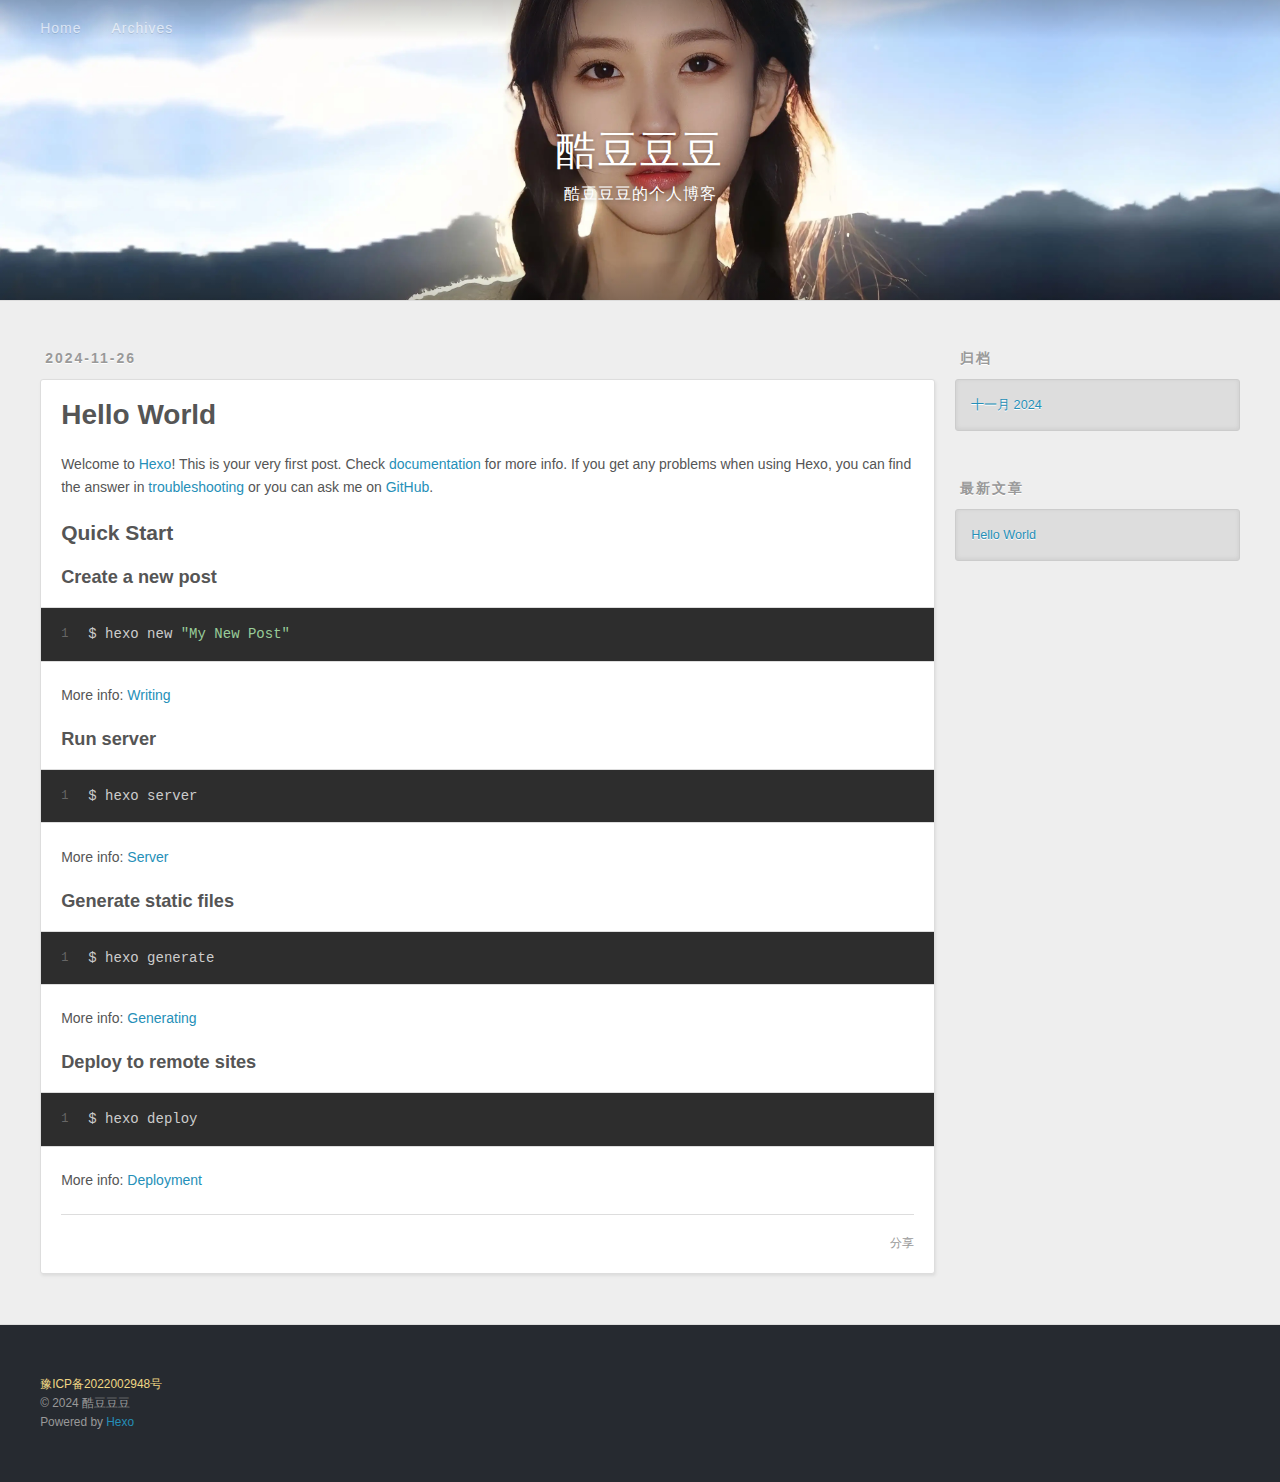
==== index.html @ 433f9821 "Site updated: 2024-12-02 18:17:46" ====
<!DOCTYPE html>
<html>
<head>
  <meta charset="utf-8">
  
  
  <title>酷豆豆豆</title>
  <meta name="viewport" content="width=device-width, initial-scale=1, shrink-to-fit=no">
  <meta name="description" content="后端、大模型、测试、运维 | leo， Back-end engineer &amp; LLM Lover | 这里是酷豆豆豆的个人博客，君子之交淡如水。">
<meta property="og:type" content="website">
<meta property="og:title" content="酷豆豆豆">
<meta property="og:url" content="https://wudileo.github.io/index.html">
<meta property="og:site_name" content="酷豆豆豆">
<meta property="og:description" content="后端、大模型、测试、运维 | leo， Back-end engineer &amp; LLM Lover | 这里是酷豆豆豆的个人博客，君子之交淡如水。">
<meta property="og:locale" content="zh_CN">
<meta property="article:author" content="酷豆豆豆">
<meta property="article:tag" content="酷豆豆豆, 酷豆豆豆的博客">
<meta name="twitter:card" content="summary">
  
    <link rel="alternate" href="/atom.xml" title="酷豆豆豆" type="application/atom+xml">
  
  
    <link rel="shortcut icon" href="/favicon.png">
  
  
  
<link rel="stylesheet" href="/css/style.css">

  
    
<link rel="stylesheet" href="/fancybox/jquery.fancybox.min.css">

  
  
<meta name="generator" content="Hexo 7.3.0"></head>

<body>
  <div id="container">
    <div id="wrap">
      <header id="header">
  <div id="banner"></div>
  <div id="header-outer" class="outer">
    <div id="header-title" class="inner">
      <h1 id="logo-wrap">
        <a href="/" id="logo">酷豆豆豆</a>
      </h1>
      
        <h2 id="subtitle-wrap">
          <a href="/" id="subtitle">酷豆豆豆的个人博客</a>
        </h2>
      
    </div>
    <div id="header-inner" class="inner">
      <nav id="main-nav">
        <a id="main-nav-toggle" class="nav-icon"><span class="fa fa-bars"></span></a>
        
          <a class="main-nav-link" href="/">Home</a>
        
          <a class="main-nav-link" href="/archives">Archives</a>
        
      </nav>
      <nav id="sub-nav">
        
        
          <a class="nav-icon" href="/atom.xml" title="RSS 订阅"><span class="fa fa-rss"></span></a>
        
        <a class="nav-icon nav-search-btn" title="搜索"><span class="fa fa-search"></span></a>
      </nav>
      <div id="search-form-wrap">
        <form action="//google.com/search" method="get" accept-charset="UTF-8" class="search-form"><input type="search" name="q" class="search-form-input" placeholder="搜索"><button type="submit" class="search-form-submit">&#xF002;</button><input type="hidden" name="sitesearch" value="https://wudileo.github.io"></form>
      </div>
    </div>
  </div>
</header>

      <div class="outer">
        <section id="main">
  
    <article id="post-hello-world" class="h-entry article article-type-post" itemprop="blogPost" itemscope itemtype="https://schema.org/BlogPosting">
  <div class="article-meta">
    <a href="/2024/11/26/hello-world/" class="article-date">
  <time class="dt-published" datetime="2024-11-26T08:23:19.270Z" itemprop="datePublished">2024-11-26</time>
</a>
    
  </div>
  <div class="article-inner">
    
    
      <header class="article-header">
        
  
    <h1 itemprop="name">
      <a class="p-name article-title" href="/2024/11/26/hello-world/">Hello World</a>
    </h1>
  

      </header>
    
    <div class="e-content article-entry" itemprop="articleBody">
      
        <p>Welcome to <a target="_blank" rel="noopener" href="https://hexo.io/">Hexo</a>! This is your very first post. Check <a target="_blank" rel="noopener" href="https://hexo.io/docs/">documentation</a> for more info. If you get any problems when using Hexo, you can find the answer in <a target="_blank" rel="noopener" href="https://hexo.io/docs/troubleshooting.html">troubleshooting</a> or you can ask me on <a target="_blank" rel="noopener" href="https://github.com/hexojs/hexo/issues">GitHub</a>.</p>
<h2 id="Quick-Start"><a href="#Quick-Start" class="headerlink" title="Quick Start"></a>Quick Start</h2><h3 id="Create-a-new-post"><a href="#Create-a-new-post" class="headerlink" title="Create a new post"></a>Create a new post</h3><figure class="highlight bash"><table><tr><td class="gutter"><pre><span class="line">1</span><br></pre></td><td class="code"><pre><span class="line">$ hexo new <span class="string">&quot;My New Post&quot;</span></span><br></pre></td></tr></table></figure>

<p>More info: <a target="_blank" rel="noopener" href="https://hexo.io/docs/writing.html">Writing</a></p>
<h3 id="Run-server"><a href="#Run-server" class="headerlink" title="Run server"></a>Run server</h3><figure class="highlight bash"><table><tr><td class="gutter"><pre><span class="line">1</span><br></pre></td><td class="code"><pre><span class="line">$ hexo server</span><br></pre></td></tr></table></figure>

<p>More info: <a target="_blank" rel="noopener" href="https://hexo.io/docs/server.html">Server</a></p>
<h3 id="Generate-static-files"><a href="#Generate-static-files" class="headerlink" title="Generate static files"></a>Generate static files</h3><figure class="highlight bash"><table><tr><td class="gutter"><pre><span class="line">1</span><br></pre></td><td class="code"><pre><span class="line">$ hexo generate</span><br></pre></td></tr></table></figure>

<p>More info: <a target="_blank" rel="noopener" href="https://hexo.io/docs/generating.html">Generating</a></p>
<h3 id="Deploy-to-remote-sites"><a href="#Deploy-to-remote-sites" class="headerlink" title="Deploy to remote sites"></a>Deploy to remote sites</h3><figure class="highlight bash"><table><tr><td class="gutter"><pre><span class="line">1</span><br></pre></td><td class="code"><pre><span class="line">$ hexo deploy</span><br></pre></td></tr></table></figure>

<p>More info: <a target="_blank" rel="noopener" href="https://hexo.io/docs/one-command-deployment.html">Deployment</a></p>

      
    </div>
    <footer class="article-footer">
      <a data-url="https://wudileo.github.io/2024/11/26/hello-world/" data-id="cm46vmr7z00002tjm0dd9ccgv" data-title="Hello World" class="article-share-link"><span class="fa fa-share">分享</span></a>
      
      
      
    </footer>
  </div>
  
</article>



  


</section>
        
          <aside id="sidebar">
  
    

  
    

  
    
  
    
  <div class="widget-wrap">
    <h3 class="widget-title">归档</h3>
    <div class="widget">
      <ul class="archive-list"><li class="archive-list-item"><a class="archive-list-link" href="/archives/2024/11/">十一月 2024</a></li></ul>
    </div>
  </div>


  
    
  <div class="widget-wrap">
    <h3 class="widget-title">最新文章</h3>
    <div class="widget">
      <ul>
        
          <li>
            <a href="/2024/11/26/hello-world/">Hello World</a>
          </li>
        
      </ul>
    </div>
  </div>

  
</aside>
        
      </div>
      <footer id="footer">
  
  <div class="outer">
    <div id="footer-info" class="inner">
      
        <a href="http://beian.miit.gov.cn/"  style="color:#f0d784" target="_blank">豫ICP备2022002948号</a><br>
      
      &copy; 2024 酷豆豆豆<br>
      Powered by <a href="https://hexo.io/" target="_blank">Hexo</a>
    </div>
  </div>
</footer>

    </div>
    <nav id="mobile-nav">
  
    <a href="/" class="mobile-nav-link">Home</a>
  
    <a href="/archives" class="mobile-nav-link">Archives</a>
  
</nav>
    


<script src="/js/jquery-3.6.4.min.js"></script>



  
<script src="/fancybox/jquery.fancybox.min.js"></script>




<script src="/js/script.js"></script>





  </div>
</body>
</html>
---- css/style.css ----
body {
  width: 100%;
}
body:before,
body:after {
  content: "";
  display: table;
}
body:after {
  clear: both;
}
html,
body,
div,
span,
applet,
object,
iframe,
h1,
h2,
h3,
h4,
h5,
h6,
p,
blockquote,
pre,
a,
abbr,
acronym,
address,
big,
cite,
code,
del,
dfn,
em,
img,
ins,
kbd,
q,
s,
samp,
small,
strike,
strong,
sub,
sup,
tt,
var,
dl,
dt,
dd,
ol,
ul,
li,
fieldset,
form,
label,
legend,
table,
caption,
tbody,
tfoot,
thead,
tr,
th,
td {
  margin: 0;
  padding: 0;
  border: 0;
  outline: 0;
  font-weight: inherit;
  font-style: inherit;
  font-family: inherit;
  font-size: 100%;
  vertical-align: baseline;
}
body {
  line-height: 1;
  color: #000;
  background: #fff;
}
ol,
ul {
  list-style: none;
}
table {
  border-collapse: separate;
  border-spacing: 0;
  vertical-align: middle;
}
caption,
th,
td {
  text-align: left;
  font-weight: normal;
  vertical-align: middle;
}
a img {
  border: none;
}
input,
button {
  margin: 0;
  padding: 0;
}
input::-moz-focus-inner,
button::-moz-focus-inner {
  border: 0;
  padding: 0;
}
html,
body,
#container {
  height: 100%;
}
body {
  background: #eee;
  font: 14px -apple-system, BlinkMacSystemFont, "Segoe UI", "Roboto", "Oxygen", "Ubuntu", "Cantarell", "Fira Sans", "Droid Sans", "Helvetica Neue", sans-serif;
  -webkit-text-size-adjust: 100%;
}
.outer {
  max-width: 1220px;
  margin: 0 auto;
  padding: 0 20px;
}
.outer:before,
.outer:after {
  content: "";
  display: table;
}
.outer:after {
  clear: both;
}
.inner {
  display: inline;
  float: left;
  width: 98.33333333333333%;
  margin: 0 0.833333333333333%;
}
.left,
.alignleft {
  float: left;
}
.right,
.alignright {
  float: right;
}
.clear {
  clear: both;
}
#container {
  position: relative;
}
.mobile-nav-on {
  overflow: hidden;
}
#wrap {
  height: 100%;
  width: 100%;
  position: absolute;
  top: 0;
  left: 0;
  -webkit-transition: 0.2s ease-out;
  -moz-transition: 0.2s ease-out;
  -ms-transition: 0.2s ease-out;
  transition: 0.2s ease-out;
  z-index: 1;
  background: #eee;
}
.mobile-nav-on #wrap {
  left: 280px;
}
@media screen and (min-width: 768px) {
  #main {
    display: inline;
    float: left;
    width: 73.33333333333333%;
    margin: 0 0.833333333333333%;
  }
}
.article-date,
.article-category-link,
.archive-year,
.widget-title {
  text-decoration: none;
  text-transform: uppercase;
  letter-spacing: 2px;
  color: #999;
  margin-bottom: 1em;
  margin-left: 5px;
  line-height: 1em;
  text-shadow: 0 1px #fff;
  font-weight: bold;
}
.article-inner,
.archive-article-inner {
  background: #fff;
  -webkit-box-shadow: 1px 2px 3px #ddd;
  box-shadow: 1px 2px 3px #ddd;
  border: 1px solid #ddd;
  border-radius: 3px;
}
.article-entry h1,
.widget h1 {
  font-size: 2em;
}
.article-entry h2,
.widget h2 {
  font-size: 1.5em;
}
.article-entry h3,
.widget h3 {
  font-size: 1.3em;
}
.article-entry h4,
.widget h4 {
  font-size: 1.2em;
}
.article-entry h5,
.widget h5 {
  font-size: 1em;
}
.article-entry h6,
.widget h6 {
  font-size: 1em;
  color: #999;
}
.article-entry hr,
.widget hr {
  border: 1px dashed #ddd;
}
.article-entry strong,
.widget strong {
  font-weight: bold;
}
.article-entry em,
.widget em,
.article-entry cite,
.widget cite {
  font-style: italic;
}
.article-entry sup,
.widget sup,
.article-entry sub,
.widget sub {
  font-size: 0.75em;
  line-height: 0;
  position: relative;
  vertical-align: baseline;
}
.article-entry sup,
.widget sup {
  top: -0.5em;
}
.article-entry sub,
.widget sub {
  bottom: -0.2em;
}
.article-entry small,
.widget small {
  font-size: 0.85em;
}
.article-entry acronym,
.widget acronym,
.article-entry abbr,
.widget abbr {
  border-bottom: 1px dotted;
}
.article-entry ul,
.widget ul,
.article-entry ol,
.widget ol,
.article-entry dl,
.widget dl {
  margin: 0 20px;
  line-height: 1.6em;
}
.article-entry ul ul,
.widget ul ul,
.article-entry ol ul,
.widget ol ul,
.article-entry ul ol,
.widget ul ol,
.article-entry ol ol,
.widget ol ol {
  margin-top: 0;
  margin-bottom: 0;
}
.article-entry ul,
.widget ul {
  list-style: disc;
}
.article-entry ol,
.widget ol {
  list-style: decimal;
}
.article-entry dt,
.widget dt {
  font-weight: bold;
}
#header {
  height: 300px;
  position: relative;
  border-bottom: 1px solid #ddd;
}
#header:before,
#header:after {
  content: "";
  position: absolute;
  left: 0;
  right: 0;
  height: 40px;
}
#header:before {
  top: 0;
  background: -webkit-linear-gradient(rgba(0,0,0,0.2), transparent);
  background: -moz-linear-gradient(rgba(0,0,0,0.2), transparent);
  background: -ms-linear-gradient(rgba(0,0,0,0.2), transparent);
  background: linear-gradient(rgba(0,0,0,0.2), transparent);
}
#header:after {
  bottom: 0;
  background: -webkit-linear-gradient(transparent, rgba(0,0,0,0.2));
  background: -moz-linear-gradient(transparent, rgba(0,0,0,0.2));
  background: -ms-linear-gradient(transparent, rgba(0,0,0,0.2));
  background: linear-gradient(transparent, rgba(0,0,0,0.2));
}
#header-outer {
  height: 100%;
  position: relative;
}
#header-inner {
  position: relative;
  overflow: hidden;
}
#banner {
  position: absolute;
  top: 0;
  left: 0;
  width: 100%;
  height: 100%;
  background: url("/assets/images/banner.webp") center #000;
  background-size: cover;
  z-index: -1;
}
#header-title {
  text-align: center;
  height: 40px;
  position: absolute;
  top: 50%;
  left: 0;
  margin-top: -20px;
}
#logo,
#subtitle {
  text-decoration: none;
  color: #fff;
  font-weight: 300;
  text-shadow: 0 1px 4px rgba(0,0,0,0.3);
}
#logo {
  font-size: 40px;
  line-height: 40px;
  letter-spacing: 2px;
}
#subtitle {
  font-size: 16px;
  line-height: 16px;
  letter-spacing: 1px;
}
#subtitle-wrap {
  margin-top: 16px;
}
#main-nav {
  float: left;
  margin-left: -15px;
}
.nav-icon,
.main-nav-link {
  float: left;
  color: #fff;
  opacity: 0.6;
  text-decoration: none;
  text-shadow: 0 1px rgba(0,0,0,0.2);
  -webkit-transition: opacity 0.2s;
  -moz-transition: opacity 0.2s;
  -ms-transition: opacity 0.2s;
  transition: opacity 0.2s;
  display: block;
  padding: 20px 15px;
}
.nav-icon:hover,
.main-nav-link:hover {
  opacity: 1;
}
.nav-icon {
  text-align: center;
  font-size: 14px;
  width: 14px;
  height: 14px;
  padding: 20px 15px;
  position: relative;
  cursor: pointer;
}
.main-nav-link {
  font-weight: 300;
  letter-spacing: 1px;
}
@media screen and (max-width: 479px) {
  .main-nav-link {
    display: none;
  }
}
#main-nav-toggle {
  display: none;
}
@media screen and (max-width: 479px) {
  #main-nav-toggle {
    display: block;
  }
}
#sub-nav {
  float: right;
  margin-right: -15px;
}
#search-form-wrap {
  position: absolute;
  top: 15px;
  width: 150px;
  height: 30px;
  right: -150px;
  opacity: 0;
  -webkit-transition: 0.2s ease-out;
  -moz-transition: 0.2s ease-out;
  -ms-transition: 0.2s ease-out;
  transition: 0.2s ease-out;
}
#search-form-wrap.on {
  opacity: 1;
  right: 0;
}
@media screen and (max-width: 479px) {
  #search-form-wrap {
    width: 100%;
    right: -100%;
  }
}
.search-form {
  position: absolute;
  top: 0;
  left: 0;
  right: 0;
  background: #fff;
  padding: 5px 15px;
  border-radius: 15px;
  -webkit-box-shadow: 0 0 10px rgba(0,0,0,0.3);
  box-shadow: 0 0 10px rgba(0,0,0,0.3);
}
.search-form-input {
  border: none;
  background: none;
  color: #555;
  width: 100%;
  font: 13px -apple-system, BlinkMacSystemFont, "Segoe UI", "Roboto", "Oxygen", "Ubuntu", "Cantarell", "Fira Sans", "Droid Sans", "Helvetica Neue", sans-serif;
  outline: none;
}
.search-form-input::-webkit-search-results-decoration,
.search-form-input::-webkit-search-cancel-button {
  -webkit-appearance: none;
}
.search-form-submit {
  position: absolute;
  top: 50%;
  right: 10px;
  margin-top: -7px;
  font: 13px ForkAwesome;
  border: none;
  background: none;
  color: #bbb;
  cursor: pointer;
}
.search-form-submit:hover,
.search-form-submit:focus {
  color: #777;
}
.article {
  margin: 50px 0;
}
.article-inner {
  overflow: hidden;
}
.article-meta:before,
.article-meta:after {
  content: "";
  display: table;
}
.article-meta:after {
  clear: both;
}
.article-date {
  float: left;
}
.article-category {
  float: left;
  line-height: 1em;
  color: #ccc;
  text-shadow: 0 1px #fff;
  margin-left: 8px;
}
.article-category:before {
  content: "\2022";
}
.article-category-link {
  margin: 0 12px 1em;
}
.article-header {
  padding: 20px 20px 0;
}
.article-title {
  text-decoration: none;
  font-size: 2em;
  font-weight: bold;
  color: #555;
  line-height: 1.1em;
  -webkit-transition: color 0.2s;
  -moz-transition: color 0.2s;
  -ms-transition: color 0.2s;
  transition: color 0.2s;
}
a.article-title:hover {
  color: #258fb8;
}
.article-entry {
  color: #555;
  padding: 0 20px;
}
.article-entry:before,
.article-entry:after {
  content: "";
  display: table;
}
.article-entry:after {
  clear: both;
}
.article-entry p,
.article-entry table {
  line-height: 1.6em;
  margin: 1.6em 0;
}
.article-entry h1,
.article-entry h2,
.article-entry h3,
.article-entry h4,
.article-entry h5,
.article-entry h6 {
  font-weight: bold;
}
.article-entry h1,
.article-entry h2,
.article-entry h3,
.article-entry h4,
.article-entry h5,
.article-entry h6 {
  line-height: 1.1em;
  margin: 1.1em 0;
}
.article-entry a {
  color: #258fb8;
  text-decoration: none;
}
.article-entry a:hover {
  text-decoration: underline;
}
.article-entry ul,
.article-entry ol,
.article-entry dl {
  margin-top: 1.6em;
  margin-bottom: 1.6em;
}
.article-entry img,
.article-entry video {
  max-width: 100%;
  height: auto;
  display: block;
  margin: auto;
}
.article-entry iframe {
  border: none;
}
.article-entry table {
  width: 100%;
  border-collapse: collapse;
  border-spacing: 0;
}
.article-entry th {
  font-weight: bold;
  border-bottom: 3px solid #ddd;
  padding-bottom: 0.5em;
}
.article-entry td {
  border-bottom: 1px solid #ddd;
  padding: 10px 0;
}
.article-entry blockquote {
  font-family: Georgia, "Times New Roman", serif;
  margin: 1.6em 20px;
  text-align: center;
}
.article-entry blockquote footer {
  font-size: 14px;
  margin: 1.6em 0;
  font-family: -apple-system, BlinkMacSystemFont, "Segoe UI", "Roboto", "Oxygen", "Ubuntu", "Cantarell", "Fira Sans", "Droid Sans", "Helvetica Neue", sans-serif;
}
.article-entry blockquote footer cite:before {
  content: "—";
  padding: 0 0.5em;
}
.article-entry .pullquote {
  text-align: left;
  width: 45%;
  margin: 0;
}
.article-entry .pullquote.left {
  margin-left: 0.5em;
  margin-right: 1em;
}
.article-entry .pullquote.right {
  margin-right: 0.5em;
  margin-left: 1em;
}
.article-entry .caption {
  color: #999;
  display: block;
  font-size: 0.9em;
  margin-top: 0.5em;
  position: relative;
  text-align: center;
}
.article-entry .video-container {
  position: relative;
  padding-top: 56.25%;
  height: 0;
  overflow: hidden;
}
.article-entry .video-container iframe,
.article-entry .video-container object,
.article-entry .video-container embed {
  position: absolute;
  top: 0;
  left: 0;
  width: 100%;
  height: 100%;
  margin-top: 0;
}
.article-more-link a {
  display: inline-block;
  line-height: 1em;
  padding: 6px 15px;
  border-radius: 15px;
  background: #eee;
  color: #999;
  text-shadow: 0 1px #fff;
  text-decoration: none;
}
.article-more-link a:hover {
  background: #258fb8;
  color: #fff;
  text-decoration: none;
  text-shadow: 0 1px #1e7293;
}
.article-footer {
  font-size: 0.85em;
  line-height: 1.6em;
  border-top: 1px solid #ddd;
  padding-top: 1.6em;
  margin: 0 20px 20px;
}
.article-footer:before,
.article-footer:after {
  content: "";
  display: table;
}
.article-footer:after {
  clear: both;
}
.article-footer a {
  color: #999;
  text-decoration: none;
}
.article-footer a:hover {
  color: #555;
}
.article-tag-list-item {
  float: left;
  margin-right: 10px;
}
.article-tag-list-link:before {
  content: "#";
}
.article-comment-link {
  float: right;
}
.article-comment-link:before {
  padding-right: 8px;
}
.article-share-link {
  cursor: pointer;
  float: right;
  margin-left: 20px;
}
.article-share-link:before {
  padding-right: 6px;
}
#article-nav {
  position: relative;
}
#article-nav:before,
#article-nav:after {
  content: "";
  display: table;
}
#article-nav:after {
  clear: both;
}
@media screen and (min-width: 768px) {
  #article-nav {
    margin: 50px 0;
  }
  #article-nav:before {
    width: 8px;
    height: 8px;
    position: absolute;
    top: 50%;
    left: 50%;
    margin-top: -4px;
    margin-left: -4px;
    content: "";
    border-radius: 50%;
    background: #ddd;
    -webkit-box-shadow: 0 1px 2px #fff;
    box-shadow: 0 1px 2px #fff;
  }
}
.article-nav-link-wrap {
  text-decoration: none;
  text-shadow: 0 1px #fff;
  color: #999;
  -webkit-box-sizing: border-box;
  -moz-box-sizing: border-box;
  box-sizing: border-box;
  margin-top: 50px;
  text-align: center;
  display: block;
}
.article-nav-link-wrap:hover {
  color: #555;
}
@media screen and (min-width: 768px) {
  .article-nav-link-wrap {
    width: 50%;
    margin-top: 0;
  }
}
@media screen and (min-width: 768px) {
  #article-nav-newer {
    float: left;
    text-align: right;
    padding-right: 20px;
  }
}
@media screen and (min-width: 768px) {
  #article-nav-older {
    float: right;
    text-align: left;
    padding-left: 20px;
  }
}
.article-nav-caption {
  text-transform: uppercase;
  letter-spacing: 2px;
  color: #ddd;
  line-height: 1em;
  font-weight: bold;
}
#article-nav-newer .article-nav-caption {
  margin-right: -2px;
}
.article-nav-title {
  font-size: 0.85em;
  line-height: 1.6em;
  margin-top: 0.5em;
}
.article-share-box {
  position: absolute;
  display: none;
  background: #fff;
  -webkit-box-shadow: 1px 2px 10px rgba(0,0,0,0.2);
  box-shadow: 1px 2px 10px rgba(0,0,0,0.2);
  border-radius: 3px;
  margin-left: -145px;
  overflow: hidden;
  z-index: 1;
}
.article-share-box.on {
  display: block;
}
.article-share-input {
  width: 100%;
  background: none;
  -webkit-box-sizing: border-box;
  -moz-box-sizing: border-box;
  box-sizing: border-box;
  font: 14px -apple-system, BlinkMacSystemFont, "Segoe UI", "Roboto", "Oxygen", "Ubuntu", "Cantarell", "Fira Sans", "Droid Sans", "Helvetica Neue", sans-serif;
  padding: 0 15px;
  color: #555;
  outline: none;
  border: 1px solid #ddd;
  border-radius: 3px 3px 0 0;
  height: 36px;
  line-height: 36px;
}
.article-share-links {
  background: #eee;
}
.article-share-links:before,
.article-share-links:after {
  content: "";
  display: table;
}
.article-share-links:after {
  clear: both;
}
.article-share-twitter,
.article-share-facebook,
.article-share-pinterest,
.article-share-linkedin {
  width: 50px;
  height: 36px;
  display: block;
  float: left;
  position: relative;
  color: #999;
  text-shadow: 0 1px #fff;
}
.article-share-twitter:before,
.article-share-facebook:before,
.article-share-pinterest:before,
.article-share-linkedin:before {
  font-size: 20px;
  width: 20px;
  height: 20px;
  position: absolute;
  top: 50%;
  left: 50%;
  margin-top: -10px;
  margin-left: -10px;
  text-align: center;
}
.article-share-twitter:hover,
.article-share-facebook:hover,
.article-share-pinterest:hover,
.article-share-linkedin:hover {
  color: #fff;
}
.article-share-twitter:hover {
  background: #00aced;
  text-shadow: 0 1px #008abe;
}
.article-share-facebook:hover {
  background: #3b5998;
  text-shadow: 0 1px #2f477a;
}
.article-share-pinterest:hover {
  background: #cb2027;
  text-shadow: 0 1px #a21a1f;
}
.article-share-linkedin:hover {
  background: #0077b5;
  text-shadow: 0 1px #005f91;
}
.article-gallery {
  background: #000;
  position: relative;
}
.article-gallery-photos {
  position: relative;
  overflow: hidden;
}
.article-gallery-img {
  display: none;
  max-width: 100%;
}
.article-gallery-img:first-child {
  display: block;
}
.article-gallery-img.loaded {
  position: absolute;
  display: block;
}
.article-gallery-img img {
  display: block;
  max-width: 100%;
  margin: 0 auto;
}
#comments {
  background: #fff;
  -webkit-box-shadow: 1px 2px 3px #ddd;
  box-shadow: 1px 2px 3px #ddd;
  padding: 20px;
  border: 1px solid #ddd;
  border-radius: 3px;
  margin: 50px 0;
}
#comments a {
  color: #258fb8;
}
.archives-wrap {
  margin: 50px 0;
}
.archives:before,
.archives:after {
  content: "";
  display: table;
}
.archives:after {
  clear: both;
}
.archive-year-wrap {
  margin-bottom: 1em;
}
.archives {
  -webkit-column-gap: 10px;
  -moz-column-gap: 10px;
  column-gap: 10px;
}
@media screen and (min-width: 480px) and (max-width: 767px) {
  .archives {
    -webkit-column-count: 2;
    -moz-column-count: 2;
    column-count: 2;
  }
}
@media screen and (min-width: 768px) {
  .archives {
    -webkit-column-count: 3;
    -moz-column-count: 3;
    column-count: 3;
  }
}
.archive-article {
  -webkit-column-break-inside: avoid;
  page-break-inside: avoid;
  overflow: hidden;
  break-inside: avoid-column;
}
.archive-article-inner {
  padding: 10px;
  margin-bottom: 15px;
}
.archive-article-title {
  text-decoration: none;
  font-weight: bold;
  color: #555;
  -webkit-transition: color 0.2s;
  -moz-transition: color 0.2s;
  -ms-transition: color 0.2s;
  transition: color 0.2s;
  line-height: 1.6em;
}
.archive-article-title:hover {
  color: #258fb8;
}
.archive-article-footer {
  margin-top: 1em;
}
.archive-article-date {
  color: #999;
  text-decoration: none;
  font-size: 0.85em;
  line-height: 1em;
  margin-bottom: 0.5em;
  display: block;
}
#page-nav {
  margin: 50px auto;
  background: #fff;
  -webkit-box-shadow: 1px 2px 3px #ddd;
  box-shadow: 1px 2px 3px #ddd;
  border: 1px solid #ddd;
  border-radius: 3px;
  text-align: center;
  color: #999;
  overflow: hidden;
}
#page-nav:before,
#page-nav:after {
  content: "";
  display: table;
}
#page-nav:after {
  clear: both;
}
#page-nav a,
#page-nav span {
  padding: 10px 20px;
  line-height: 1;
  height: 2ex;
}
#page-nav a {
  color: #999;
  text-decoration: none;
}
#page-nav a:hover {
  background: #999;
  color: #fff;
}
#page-nav .prev {
  float: left;
}
#page-nav .next {
  float: right;
}
#page-nav .page-number {
  display: inline-block;
}
@media screen and (max-width: 479px) {
  #page-nav .page-number {
    display: none;
  }
}
#page-nav .current {
  color: #555;
  font-weight: bold;
}
#page-nav .space {
  color: #ddd;
}
#footer {
  background: #262a30;
  padding: 50px 0;
  border-top: 1px solid #ddd;
  color: #999;
}
#footer a {
  color: #258fb8;
  text-decoration: none;
}
#footer a:hover {
  text-decoration: underline;
}
#footer-info {
  line-height: 1.6em;
  font-size: 0.85em;
}
.article-entry pre,
.article-entry .highlight {
  background: #2d2d2d;
  margin: 0 -20px;
  padding: 15px 20px;
  border-style: solid;
  border-color: #ddd;
  border-width: 1px 0;
  overflow: auto;
  color: #ccc;
  line-height: 22.400000000000002px;
}
.article-entry .highlight .gutter pre,
.article-entry .gist .gist-file .gist-data .line-numbers {
  color: #666;
  font-size: 0.85em;
}
.article-entry pre,
.article-entry code {
  font-family: "Source Code Pro", Consolas, Monaco, Menlo, Consolas, monospace;
}
.article-entry code {
  background: #eee;
  text-shadow: 0 1px #fff;
  padding: 0 0.3em;
}
.article-entry pre code {
  background: none;
  text-shadow: none;
  padding: 0;
}
.article-entry .highlight pre {
  border: none;
  margin: 0;
  padding: 0;
}
.article-entry .highlight table {
  margin: 0;
  width: auto;
}
.article-entry .highlight td {
  border: none;
  padding: 0;
}
.article-entry .highlight figcaption {
  font-size: 0.85em;
  color: #999;
  line-height: 1em;
  margin-bottom: 1em;
}
.article-entry .highlight figcaption:before,
.article-entry .highlight figcaption:after {
  content: "";
  display: table;
}
.article-entry .highlight figcaption:after {
  clear: both;
}
.article-entry .highlight figcaption a {
  float: right;
}
.article-entry .highlight .gutter {
  -moz-user-select: none;
  -ms-user-select: none;
  -webkit-user-select: none;
  -webkit-user-select: none;
  -moz-user-select: none;
  -ms-user-select: none;
  user-select: none;
}
.article-entry .highlight .gutter pre {
  text-align: right;
  padding-right: 20px;
}
.article-entry .highlight .line {
  height: 22.400000000000002px;
}
.article-entry .highlight .line.marked {
  background: #515151;
}
.article-entry .gist {
  margin: 0 -20px;
  border-style: solid;
  border-color: #ddd;
  border-width: 1px 0;
  background: #2d2d2d;
  padding: 15px 20px 15px 0;
}
.article-entry .gist .gist-file {
  border: none;
  font-family: "Source Code Pro", Consolas, Monaco, Menlo, Consolas, monospace;
  margin: 0;
}
.article-entry .gist .gist-file .gist-data {
  background: none;
  border: none;
}
.article-entry .gist .gist-file .gist-data .line-numbers {
  background: none;
  border: none;
  padding: 0 20px 0 0;
}
.article-entry .gist .gist-file .gist-data .line-data {
  padding: 0 !important;
}
.article-entry .gist .gist-file .highlight {
  margin: 0;
  padding: 0;
  border: none;
}
.article-entry .gist .gist-file .gist-meta {
  background: #2d2d2d;
  color: #999;
  font: 0.85em -apple-system, BlinkMacSystemFont, "Segoe UI", "Roboto", "Oxygen", "Ubuntu", "Cantarell", "Fira Sans", "Droid Sans", "Helvetica Neue", sans-serif;
  text-shadow: 0 0;
  padding: 0;
  margin-top: 1em;
  margin-left: 20px;
}
.article-entry .gist .gist-file .gist-meta a {
  color: #258fb8;
  font-weight: normal;
}
.article-entry .gist .gist-file .gist-meta a:hover {
  text-decoration: underline;
}
pre .comment,
pre .title {
  color: #999;
}
pre .variable,
pre .attribute,
pre .tag,
pre .regexp,
pre .ruby .constant,
pre .xml .tag .title,
pre .xml .pi,
pre .xml .doctype,
pre .html .doctype,
pre .css .id,
pre .css .class,
pre .css .pseudo {
  color: #f2777a;
}
pre .number,
pre .preprocessor,
pre .built_in,
pre .literal,
pre .params,
pre .constant {
  color: #f99157;
}
pre .class,
pre .ruby .class .title,
pre .css .rules .attribute {
  color: #9c9;
}
pre .string,
pre .value,
pre .inheritance,
pre .header,
pre .ruby .symbol,
pre .xml .cdata {
  color: #9c9;
}
pre .css .hexcolor {
  color: #6cc;
}
pre .function,
pre .python .decorator,
pre .python .title,
pre .ruby .function .title,
pre .ruby .title .keyword,
pre .perl .sub,
pre .javascript .title,
pre .coffeescript .title {
  color: #69c;
}
pre .keyword,
pre .javascript .function {
  color: #c9c;
}
@media screen and (max-width: 479px) {
  #mobile-nav {
    position: absolute;
    top: 0;
    left: 0;
    width: 280px;
    height: 100%;
    background: #191919;
    border-right: 1px solid #fff;
  }
}
@media screen and (max-width: 479px) {
  .mobile-nav-link {
    display: block;
    color: #999;
    text-decoration: none;
    padding: 15px 20px;
    font-weight: bold;
  }
  .mobile-nav-link:hover {
    color: #fff;
  }
}
@media screen and (min-width: 768px) {
  #sidebar {
    display: inline;
    float: left;
    width: 23.333333333333332%;
    margin: 0 0.833333333333333%;
  }
}
.widget-wrap {
  margin: 50px 0;
}
.widget {
  color: #777;
  text-shadow: 0 1px #fff;
  background: #ddd;
  -webkit-box-shadow: 0 -1px 4px #ccc inset;
  box-shadow: 0 -1px 4px #ccc inset;
  border: 1px solid #ccc;
  padding: 15px;
  border-radius: 3px;
}
.widget a {
  color: #258fb8;
  text-decoration: none;
}
.widget a:hover {
  text-decoration: underline;
}
.widget ul ul,
.widget ol ul,
.widget dl ul,
.widget ul ol,
.widget ol ol,
.widget dl ol,
.widget ul dl,
.widget ol dl,
.widget dl dl {
  margin-left: 15px;
  list-style: disc;
}
.widget {
  line-height: 1.6em;
  word-wrap: break-word;
  font-size: 0.9em;
}
.widget ul,
.widget ol {
  list-style: none;
  margin: 0;
}
.widget ul ul,
.widget ol ul,
.widget ul ol,
.widget ol ol {
  margin: 0 20px;
}
.widget ul ul,
.widget ol ul {
  list-style: disc;
}
.widget ul ol,
.widget ol ol {
  list-style: decimal;
}
.category-list-count,
.tag-list-count,
.archive-list-count {
  padding-left: 5px;
  color: #999;
  font-size: 0.85em;
}
.category-list-count:before,
.tag-list-count:before,
.archive-list-count:before {
  content: "(";
}
.category-list-count:after,
.tag-list-count:after,
.archive-list-count:after {
  content: ")";
}
.tagcloud a {
  margin-right: 5px;
  display: inline-block;
}
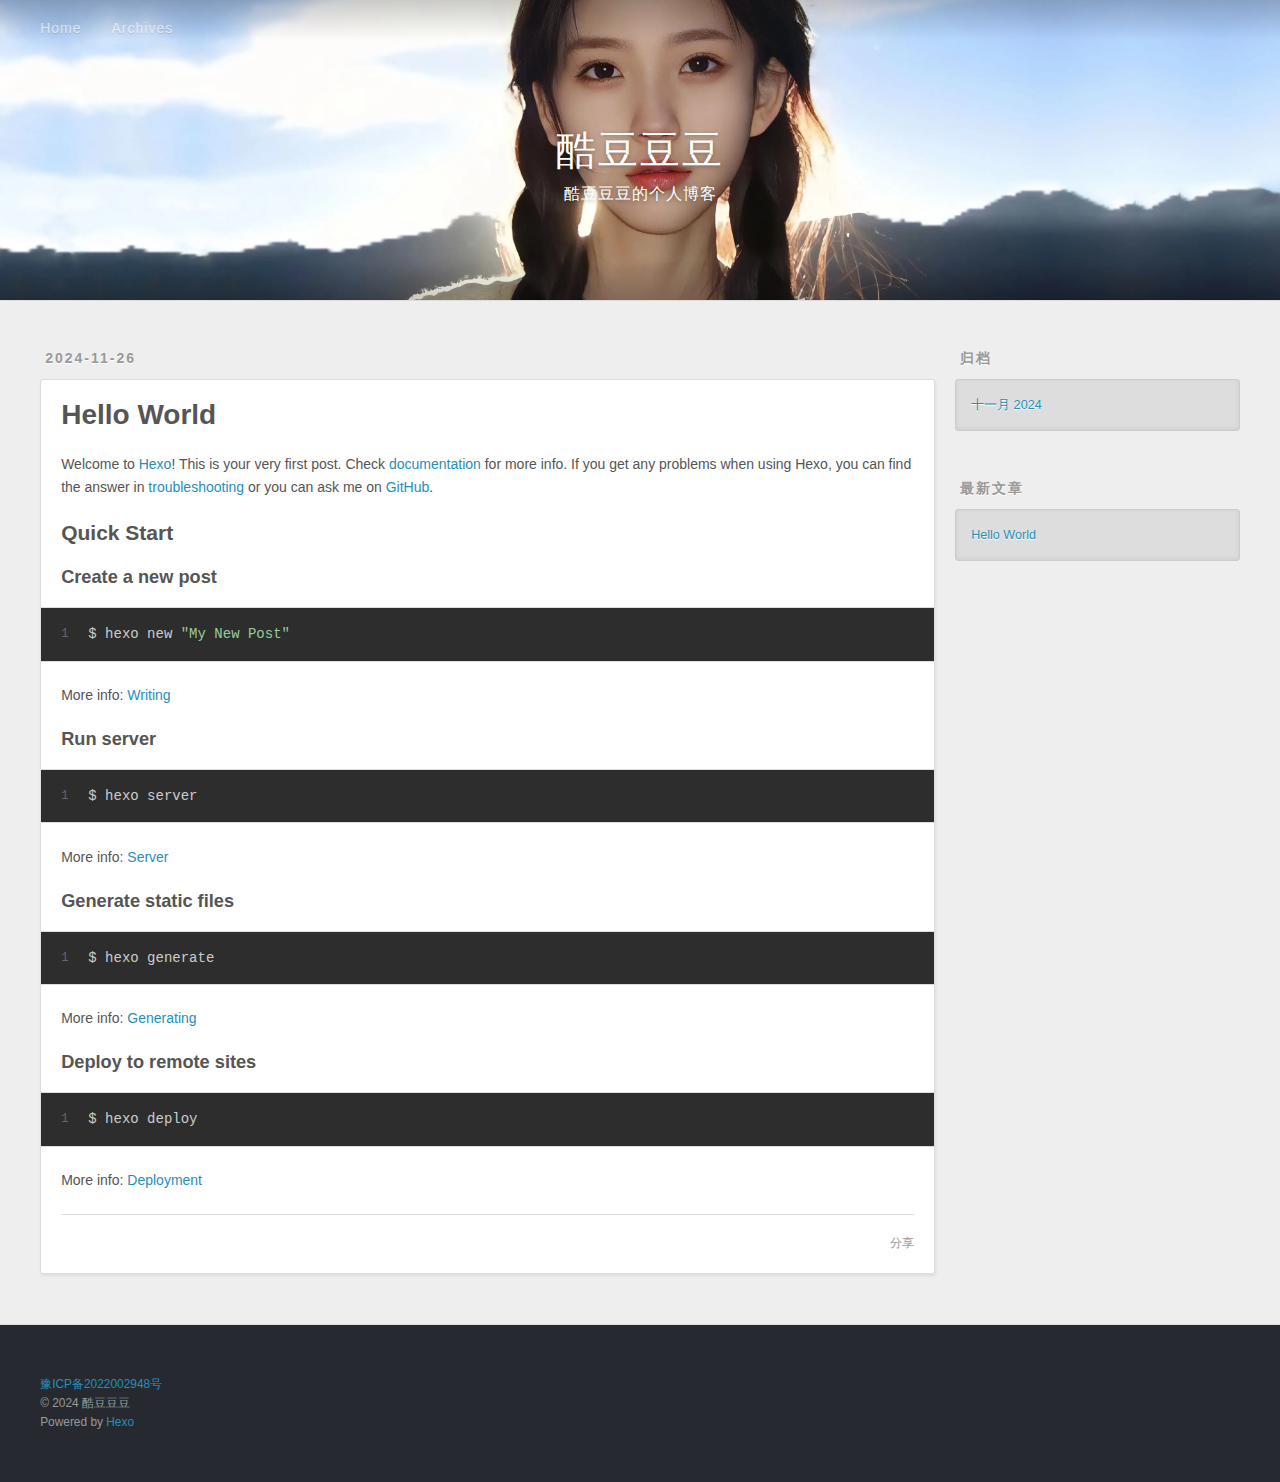
==== commit 1f3e2cd1: "Site updated: 2024-12-03 10:06:15" ====
--- a/index.html
+++ b/index.html
@@ -1,214 +1 @@
-<!DOCTYPE html>
-<html>
-<head>
-  <meta charset="utf-8">
-  
-  
-  <title>酷豆豆豆</title>
-  <meta name="viewport" content="width=device-width, initial-scale=1, shrink-to-fit=no">
-  <meta name="description" content="后端、大模型、测试、运维 | leo， Back-end engineer &amp; LLM Lover | 这里是酷豆豆豆的个人博客，君子之交淡如水。">
-<meta property="og:type" content="website">
-<meta property="og:title" content="酷豆豆豆">
-<meta property="og:url" content="https://wudileo.github.io/index.html">
-<meta property="og:site_name" content="酷豆豆豆">
-<meta property="og:description" content="后端、大模型、测试、运维 | leo， Back-end engineer &amp; LLM Lover | 这里是酷豆豆豆的个人博客，君子之交淡如水。">
-<meta property="og:locale" content="zh_CN">
-<meta property="article:author" content="酷豆豆豆">
-<meta property="article:tag" content="酷豆豆豆, 酷豆豆豆的博客">
-<meta name="twitter:card" content="summary">
-  
-    <link rel="alternate" href="/atom.xml" title="酷豆豆豆" type="application/atom+xml">
-  
-  
-    <link rel="shortcut icon" href="/favicon.png">
-  
-  
-  
-<link rel="stylesheet" href="/css/style.css">
-
-  
-    
-<link rel="stylesheet" href="/fancybox/jquery.fancybox.min.css">
-
-  
-  
-<meta name="generator" content="Hexo 7.3.0"></head>
-
-<body>
-  <div id="container">
-    <div id="wrap">
-      <header id="header">
-  <div id="banner"></div>
-  <div id="header-outer" class="outer">
-    <div id="header-title" class="inner">
-      <h1 id="logo-wrap">
-        <a href="/" id="logo">酷豆豆豆</a>
-      </h1>
-      
-        <h2 id="subtitle-wrap">
-          <a href="/" id="subtitle">酷豆豆豆的个人博客</a>
-        </h2>
-      
-    </div>
-    <div id="header-inner" class="inner">
-      <nav id="main-nav">
-        <a id="main-nav-toggle" class="nav-icon"><span class="fa fa-bars"></span></a>
-        
-          <a class="main-nav-link" href="/">Home</a>
-        
-          <a class="main-nav-link" href="/archives">Archives</a>
-        
-      </nav>
-      <nav id="sub-nav">
-        
-        
-          <a class="nav-icon" href="/atom.xml" title="RSS 订阅"><span class="fa fa-rss"></span></a>
-        
-        <a class="nav-icon nav-search-btn" title="搜索"><span class="fa fa-search"></span></a>
-      </nav>
-      <div id="search-form-wrap">
-        <form action="//google.com/search" method="get" accept-charset="UTF-8" class="search-form"><input type="search" name="q" class="search-form-input" placeholder="搜索"><button type="submit" class="search-form-submit">&#xF002;</button><input type="hidden" name="sitesearch" value="https://wudileo.github.io"></form>
-      </div>
-    </div>
-  </div>
-</header>
-
-      <div class="outer">
-        <section id="main">
-  
-    <article id="post-hello-world" class="h-entry article article-type-post" itemprop="blogPost" itemscope itemtype="https://schema.org/BlogPosting">
-  <div class="article-meta">
-    <a href="/2024/11/26/hello-world/" class="article-date">
-  <time class="dt-published" datetime="2024-11-26T08:23:19.270Z" itemprop="datePublished">2024-11-26</time>
-</a>
-    
-  </div>
-  <div class="article-inner">
-    
-    
-      <header class="article-header">
-        
-  
-    <h1 itemprop="name">
-      <a class="p-name article-title" href="/2024/11/26/hello-world/">Hello World</a>
-    </h1>
-  
-
-      </header>
-    
-    <div class="e-content article-entry" itemprop="articleBody">
-      
-        <p>Welcome to <a target="_blank" rel="noopener" href="https://hexo.io/">Hexo</a>! This is your very first post. Check <a target="_blank" rel="noopener" href="https://hexo.io/docs/">documentation</a> for more info. If you get any problems when using Hexo, you can find the answer in <a target="_blank" rel="noopener" href="https://hexo.io/docs/troubleshooting.html">troubleshooting</a> or you can ask me on <a target="_blank" rel="noopener" href="https://github.com/hexojs/hexo/issues">GitHub</a>.</p>
-<h2 id="Quick-Start"><a href="#Quick-Start" class="headerlink" title="Quick Start"></a>Quick Start</h2><h3 id="Create-a-new-post"><a href="#Create-a-new-post" class="headerlink" title="Create a new post"></a>Create a new post</h3><figure class="highlight bash"><table><tr><td class="gutter"><pre><span class="line">1</span><br></pre></td><td class="code"><pre><span class="line">$ hexo new <span class="string">&quot;My New Post&quot;</span></span><br></pre></td></tr></table></figure>
-
-<p>More info: <a target="_blank" rel="noopener" href="https://hexo.io/docs/writing.html">Writing</a></p>
-<h3 id="Run-server"><a href="#Run-server" class="headerlink" title="Run server"></a>Run server</h3><figure class="highlight bash"><table><tr><td class="gutter"><pre><span class="line">1</span><br></pre></td><td class="code"><pre><span class="line">$ hexo server</span><br></pre></td></tr></table></figure>
-
-<p>More info: <a target="_blank" rel="noopener" href="https://hexo.io/docs/server.html">Server</a></p>
-<h3 id="Generate-static-files"><a href="#Generate-static-files" class="headerlink" title="Generate static files"></a>Generate static files</h3><figure class="highlight bash"><table><tr><td class="gutter"><pre><span class="line">1</span><br></pre></td><td class="code"><pre><span class="line">$ hexo generate</span><br></pre></td></tr></table></figure>
-
-<p>More info: <a target="_blank" rel="noopener" href="https://hexo.io/docs/generating.html">Generating</a></p>
-<h3 id="Deploy-to-remote-sites"><a href="#Deploy-to-remote-sites" class="headerlink" title="Deploy to remote sites"></a>Deploy to remote sites</h3><figure class="highlight bash"><table><tr><td class="gutter"><pre><span class="line">1</span><br></pre></td><td class="code"><pre><span class="line">$ hexo deploy</span><br></pre></td></tr></table></figure>
-
-<p>More info: <a target="_blank" rel="noopener" href="https://hexo.io/docs/one-command-deployment.html">Deployment</a></p>
-
-      
-    </div>
-    <footer class="article-footer">
-      <a data-url="https://wudileo.github.io/2024/11/26/hello-world/" data-id="cm46vmr7z00002tjm0dd9ccgv" data-title="Hello World" class="article-share-link"><span class="fa fa-share">分享</span></a>
-      
-      
-      
-    </footer>
-  </div>
-  
-</article>
-
-
-
-  
-
-
-</section>
-        
-          <aside id="sidebar">
-  
-    
-
-  
-    
-
-  
-    
-  
-    
-  <div class="widget-wrap">
-    <h3 class="widget-title">归档</h3>
-    <div class="widget">
-      <ul class="archive-list"><li class="archive-list-item"><a class="archive-list-link" href="/archives/2024/11/">十一月 2024</a></li></ul>
-    </div>
-  </div>
-
-
-  
-    
-  <div class="widget-wrap">
-    <h3 class="widget-title">最新文章</h3>
-    <div class="widget">
-      <ul>
-        
-          <li>
-            <a href="/2024/11/26/hello-world/">Hello World</a>
-          </li>
-        
-      </ul>
-    </div>
-  </div>
-
-  
-</aside>
-        
-      </div>
-      <footer id="footer">
-  
-  <div class="outer">
-    <div id="footer-info" class="inner">
-      
-        <a href="http://beian.miit.gov.cn/"  style="color:#f0d784" target="_blank">豫ICP备2022002948号</a><br>
-      
-      &copy; 2024 酷豆豆豆<br>
-      Powered by <a href="https://hexo.io/" target="_blank">Hexo</a>
-    </div>
-  </div>
-</footer>
-
-    </div>
-    <nav id="mobile-nav">
-  
-    <a href="/" class="mobile-nav-link">Home</a>
-  
-    <a href="/archives" class="mobile-nav-link">Archives</a>
-  
-</nav>
-    
-
-
-<script src="/js/jquery-3.6.4.min.js"></script>
-
-
-
-  
-<script src="/fancybox/jquery.fancybox.min.js"></script>
-
-
-
-
-<script src="/js/script.js"></script>
-
-
-
-
-
-  </div>
-</body>
-</html>+<!DOCTYPE html><html><head><meta charset="utf-8"><title>酷豆豆豆</title><meta name="viewport" content="width=device-width,initial-scale=1,shrink-to-fit=no"><meta name="description" content="后端、大模型、测试、运维 | leo， Back-end engineer &amp; LLM Lover | 这里是酷豆豆豆的个人博客，君子之交淡如水。"><meta property="og:type" content="website"><meta property="og:title" content="酷豆豆豆"><meta property="og:url" content="https://wudileo.github.io/index.html"><meta property="og:site_name" content="酷豆豆豆"><meta property="og:description" content="后端、大模型、测试、运维 | leo， Back-end engineer &amp; LLM Lover | 这里是酷豆豆豆的个人博客，君子之交淡如水。"><meta property="og:locale" content="zh_CN"><meta property="article:author" content="酷豆豆豆"><meta property="article:tag" content="酷豆豆豆, 酷豆豆豆的博客"><meta name="twitter:card" content="summary"><link rel="alternate" href="/atom.xml" title="酷豆豆豆" type="application/atom+xml"><link rel="shortcut icon" href="/favicon.png"><link rel="stylesheet" href="/css/style.css"><link rel="stylesheet" href="/fancybox/jquery.fancybox.min.css"><meta name="generator" content="Hexo 7.3.0"></head><body><div id="container"><div id="wrap"><header id="header"><div id="banner"></div><div id="header-outer" class="outer"><div id="header-title" class="inner"><h1 id="logo-wrap"> <a href="/" id="logo">酷豆豆豆</a></h1><h2 id="subtitle-wrap"> <a href="/" id="subtitle">酷豆豆豆的个人博客</a></h2></div><div id="header-inner" class="inner"><nav id="main-nav"><a id="main-nav-toggle" class="nav-icon"><span class="fa fa-bars"></span></a> <a class="main-nav-link" href="/">Home</a> <a class="main-nav-link" href="/archives">Archives</a></nav><nav id="sub-nav"><a class="nav-icon" href="/atom.xml" title="RSS 订阅"><span class="fa fa-rss"></span></a><a class="nav-icon nav-search-btn" title="搜索"><span class="fa fa-search"></span></a></nav><div id="search-form-wrap"><form action="//google.com/search" method="get" accept-charset="UTF-8" class="search-form"><input type="search" name="q" class="search-form-input" placeholder="搜索"><button type="submit" class="search-form-submit">&#xF002;</button><input type="hidden" name="sitesearch" value="https://wudileo.github.io"></form></div></div></div></header><div class="outer"><section id="main"><article id="post-hello-world" class="h-entry article article-type-post" itemprop="blogPost" itemscope itemtype="https://schema.org/BlogPosting"><div class="article-meta"> <a href="/2024/11/26/hello-world/" class="article-date"><time class="dt-published" datetime="2024-11-26T08:23:19.270Z" itemprop="datePublished">2024-11-26</time></a></div><div class="article-inner"><header class="article-header"><h1 itemprop="name"> <a class="p-name article-title" href="/2024/11/26/hello-world/">Hello World</a></h1></header><div class="e-content article-entry" itemprop="articleBody"><p>Welcome to <a target="_blank" rel="noopener" href="https://hexo.io/">Hexo</a>! This is your very first post. Check <a target="_blank" rel="noopener" href="https://hexo.io/docs/">documentation</a> for more info. If you get any problems when using Hexo, you can find the answer in <a target="_blank" rel="noopener" href="https://hexo.io/docs/troubleshooting.html">troubleshooting</a> or you can ask me on <a target="_blank" rel="noopener" href="https://github.com/hexojs/hexo/issues">GitHub</a>.</p><h2 id="Quick-Start"><a href="#Quick-Start" class="headerlink" title="Quick Start"></a>Quick Start</h2><h3 id="Create-a-new-post"><a href="#Create-a-new-post" class="headerlink" title="Create a new post"></a>Create a new post</h3><figure class="highlight bash"><table><tr><td class="gutter"><pre><span class="line">1</span><br></pre></td><td class="code"><pre><span class="line">$ hexo new <span class="string">&quot;My New Post&quot;</span></span><br></pre></td></tr></table></figure><p>More info: <a target="_blank" rel="noopener" href="https://hexo.io/docs/writing.html">Writing</a></p><h3 id="Run-server"><a href="#Run-server" class="headerlink" title="Run server"></a>Run server</h3><figure class="highlight bash"><table><tr><td class="gutter"><pre><span class="line">1</span><br></pre></td><td class="code"><pre><span class="line">$ hexo server</span><br></pre></td></tr></table></figure><p>More info: <a target="_blank" rel="noopener" href="https://hexo.io/docs/server.html">Server</a></p><h3 id="Generate-static-files"><a href="#Generate-static-files" class="headerlink" title="Generate static files"></a>Generate static files</h3><figure class="highlight bash"><table><tr><td class="gutter"><pre><span class="line">1</span><br></pre></td><td class="code"><pre><span class="line">$ hexo generate</span><br></pre></td></tr></table></figure><p>More info: <a target="_blank" rel="noopener" href="https://hexo.io/docs/generating.html">Generating</a></p><h3 id="Deploy-to-remote-sites"><a href="#Deploy-to-remote-sites" class="headerlink" title="Deploy to remote sites"></a>Deploy to remote sites</h3><figure class="highlight bash"><table><tr><td class="gutter"><pre><span class="line">1</span><br></pre></td><td class="code"><pre><span class="line">$ hexo deploy</span><br></pre></td></tr></table></figure><p>More info: <a target="_blank" rel="noopener" href="https://hexo.io/docs/one-command-deployment.html">Deployment</a></p></div><footer class="article-footer"> <a data-url="https://wudileo.github.io/2024/11/26/hello-world/" data-id="cm47t0sm500004sjm59mrh2vi" data-title="Hello World" class="article-share-link"><span class="fa fa-share">分享</span></a></footer></div></article></section><aside id="sidebar"><div class="widget-wrap"><h3 class="widget-title">归档</h3><div class="widget"><ul class="archive-list"><li class="archive-list-item"><a class="archive-list-link" href="/archives/2024/11/">十一月 2024</a></li></ul></div></div><div class="widget-wrap"><h3 class="widget-title">最新文章</h3><div class="widget"><ul><li> <a href="/2024/11/26/hello-world/">Hello World</a></li></ul></div></div></aside></div><footer id="footer"><div class="outer"><div id="footer-info" class="inner"> <a href="http://beian.miit.gov.cn/" target="_blank">豫ICP备2022002948号</a><br> &copy; 2024 酷豆豆豆<br> Powered by <a href="https://hexo.io/" target="_blank">Hexo</a></div></div></footer></div><nav id="mobile-nav"> <a href="/" class="mobile-nav-link">Home</a> <a href="/archives" class="mobile-nav-link">Archives</a></nav><script src="/js/jquery-3.6.4.min.js"></script><script src="/fancybox/jquery.fancybox.min.js"></script><script src="/js/script.js"></script></div></body></html>--- a/css/style.css
+++ b/css/style.css
@@ -1,1346 +1 @@
-body {
-  width: 100%;
-}
-body:before,
-body:after {
-  content: "";
-  display: table;
-}
-body:after {
-  clear: both;
-}
-html,
-body,
-div,
-span,
-applet,
-object,
-iframe,
-h1,
-h2,
-h3,
-h4,
-h5,
-h6,
-p,
-blockquote,
-pre,
-a,
-abbr,
-acronym,
-address,
-big,
-cite,
-code,
-del,
-dfn,
-em,
-img,
-ins,
-kbd,
-q,
-s,
-samp,
-small,
-strike,
-strong,
-sub,
-sup,
-tt,
-var,
-dl,
-dt,
-dd,
-ol,
-ul,
-li,
-fieldset,
-form,
-label,
-legend,
-table,
-caption,
-tbody,
-tfoot,
-thead,
-tr,
-th,
-td {
-  margin: 0;
-  padding: 0;
-  border: 0;
-  outline: 0;
-  font-weight: inherit;
-  font-style: inherit;
-  font-family: inherit;
-  font-size: 100%;
-  vertical-align: baseline;
-}
-body {
-  line-height: 1;
-  color: #000;
-  background: #fff;
-}
-ol,
-ul {
-  list-style: none;
-}
-table {
-  border-collapse: separate;
-  border-spacing: 0;
-  vertical-align: middle;
-}
-caption,
-th,
-td {
-  text-align: left;
-  font-weight: normal;
-  vertical-align: middle;
-}
-a img {
-  border: none;
-}
-input,
-button {
-  margin: 0;
-  padding: 0;
-}
-input::-moz-focus-inner,
-button::-moz-focus-inner {
-  border: 0;
-  padding: 0;
-}
-html,
-body,
-#container {
-  height: 100%;
-}
-body {
-  background: #eee;
-  font: 14px -apple-system, BlinkMacSystemFont, "Segoe UI", "Roboto", "Oxygen", "Ubuntu", "Cantarell", "Fira Sans", "Droid Sans", "Helvetica Neue", sans-serif;
-  -webkit-text-size-adjust: 100%;
-}
-.outer {
-  max-width: 1220px;
-  margin: 0 auto;
-  padding: 0 20px;
-}
-.outer:before,
-.outer:after {
-  content: "";
-  display: table;
-}
-.outer:after {
-  clear: both;
-}
-.inner {
-  display: inline;
-  float: left;
-  width: 98.33333333333333%;
-  margin: 0 0.833333333333333%;
-}
-.left,
-.alignleft {
-  float: left;
-}
-.right,
-.alignright {
-  float: right;
-}
-.clear {
-  clear: both;
-}
-#container {
-  position: relative;
-}
-.mobile-nav-on {
-  overflow: hidden;
-}
-#wrap {
-  height: 100%;
-  width: 100%;
-  position: absolute;
-  top: 0;
-  left: 0;
-  -webkit-transition: 0.2s ease-out;
-  -moz-transition: 0.2s ease-out;
-  -ms-transition: 0.2s ease-out;
-  transition: 0.2s ease-out;
-  z-index: 1;
-  background: #eee;
-}
-.mobile-nav-on #wrap {
-  left: 280px;
-}
-@media screen and (min-width: 768px) {
-  #main {
-    display: inline;
-    float: left;
-    width: 73.33333333333333%;
-    margin: 0 0.833333333333333%;
-  }
-}
-.article-date,
-.article-category-link,
-.archive-year,
-.widget-title {
-  text-decoration: none;
-  text-transform: uppercase;
-  letter-spacing: 2px;
-  color: #999;
-  margin-bottom: 1em;
-  margin-left: 5px;
-  line-height: 1em;
-  text-shadow: 0 1px #fff;
-  font-weight: bold;
-}
-.article-inner,
-.archive-article-inner {
-  background: #fff;
-  -webkit-box-shadow: 1px 2px 3px #ddd;
-  box-shadow: 1px 2px 3px #ddd;
-  border: 1px solid #ddd;
-  border-radius: 3px;
-}
-.article-entry h1,
-.widget h1 {
-  font-size: 2em;
-}
-.article-entry h2,
-.widget h2 {
-  font-size: 1.5em;
-}
-.article-entry h3,
-.widget h3 {
-  font-size: 1.3em;
-}
-.article-entry h4,
-.widget h4 {
-  font-size: 1.2em;
-}
-.article-entry h5,
-.widget h5 {
-  font-size: 1em;
-}
-.article-entry h6,
-.widget h6 {
-  font-size: 1em;
-  color: #999;
-}
-.article-entry hr,
-.widget hr {
-  border: 1px dashed #ddd;
-}
-.article-entry strong,
-.widget strong {
-  font-weight: bold;
-}
-.article-entry em,
-.widget em,
-.article-entry cite,
-.widget cite {
-  font-style: italic;
-}
-.article-entry sup,
-.widget sup,
-.article-entry sub,
-.widget sub {
-  font-size: 0.75em;
-  line-height: 0;
-  position: relative;
-  vertical-align: baseline;
-}
-.article-entry sup,
-.widget sup {
-  top: -0.5em;
-}
-.article-entry sub,
-.widget sub {
-  bottom: -0.2em;
-}
-.article-entry small,
-.widget small {
-  font-size: 0.85em;
-}
-.article-entry acronym,
-.widget acronym,
-.article-entry abbr,
-.widget abbr {
-  border-bottom: 1px dotted;
-}
-.article-entry ul,
-.widget ul,
-.article-entry ol,
-.widget ol,
-.article-entry dl,
-.widget dl {
-  margin: 0 20px;
-  line-height: 1.6em;
-}
-.article-entry ul ul,
-.widget ul ul,
-.article-entry ol ul,
-.widget ol ul,
-.article-entry ul ol,
-.widget ul ol,
-.article-entry ol ol,
-.widget ol ol {
-  margin-top: 0;
-  margin-bottom: 0;
-}
-.article-entry ul,
-.widget ul {
-  list-style: disc;
-}
-.article-entry ol,
-.widget ol {
-  list-style: decimal;
-}
-.article-entry dt,
-.widget dt {
-  font-weight: bold;
-}
-#header {
-  height: 300px;
-  position: relative;
-  border-bottom: 1px solid #ddd;
-}
-#header:before,
-#header:after {
-  content: "";
-  position: absolute;
-  left: 0;
-  right: 0;
-  height: 40px;
-}
-#header:before {
-  top: 0;
-  background: -webkit-linear-gradient(rgba(0,0,0,0.2), transparent);
-  background: -moz-linear-gradient(rgba(0,0,0,0.2), transparent);
-  background: -ms-linear-gradient(rgba(0,0,0,0.2), transparent);
-  background: linear-gradient(rgba(0,0,0,0.2), transparent);
-}
-#header:after {
-  bottom: 0;
-  background: -webkit-linear-gradient(transparent, rgba(0,0,0,0.2));
-  background: -moz-linear-gradient(transparent, rgba(0,0,0,0.2));
-  background: -ms-linear-gradient(transparent, rgba(0,0,0,0.2));
-  background: linear-gradient(transparent, rgba(0,0,0,0.2));
-}
-#header-outer {
-  height: 100%;
-  position: relative;
-}
-#header-inner {
-  position: relative;
-  overflow: hidden;
-}
-#banner {
-  position: absolute;
-  top: 0;
-  left: 0;
-  width: 100%;
-  height: 100%;
-  background: url("/assets/images/banner.webp") center #000;
-  background-size: cover;
-  z-index: -1;
-}
-#header-title {
-  text-align: center;
-  height: 40px;
-  position: absolute;
-  top: 50%;
-  left: 0;
-  margin-top: -20px;
-}
-#logo,
-#subtitle {
-  text-decoration: none;
-  color: #fff;
-  font-weight: 300;
-  text-shadow: 0 1px 4px rgba(0,0,0,0.3);
-}
-#logo {
-  font-size: 40px;
-  line-height: 40px;
-  letter-spacing: 2px;
-}
-#subtitle {
-  font-size: 16px;
-  line-height: 16px;
-  letter-spacing: 1px;
-}
-#subtitle-wrap {
-  margin-top: 16px;
-}
-#main-nav {
-  float: left;
-  margin-left: -15px;
-}
-.nav-icon,
-.main-nav-link {
-  float: left;
-  color: #fff;
-  opacity: 0.6;
-  text-decoration: none;
-  text-shadow: 0 1px rgba(0,0,0,0.2);
-  -webkit-transition: opacity 0.2s;
-  -moz-transition: opacity 0.2s;
-  -ms-transition: opacity 0.2s;
-  transition: opacity 0.2s;
-  display: block;
-  padding: 20px 15px;
-}
-.nav-icon:hover,
-.main-nav-link:hover {
-  opacity: 1;
-}
-.nav-icon {
-  text-align: center;
-  font-size: 14px;
-  width: 14px;
-  height: 14px;
-  padding: 20px 15px;
-  position: relative;
-  cursor: pointer;
-}
-.main-nav-link {
-  font-weight: 300;
-  letter-spacing: 1px;
-}
-@media screen and (max-width: 479px) {
-  .main-nav-link {
-    display: none;
-  }
-}
-#main-nav-toggle {
-  display: none;
-}
-@media screen and (max-width: 479px) {
-  #main-nav-toggle {
-    display: block;
-  }
-}
-#sub-nav {
-  float: right;
-  margin-right: -15px;
-}
-#search-form-wrap {
-  position: absolute;
-  top: 15px;
-  width: 150px;
-  height: 30px;
-  right: -150px;
-  opacity: 0;
-  -webkit-transition: 0.2s ease-out;
-  -moz-transition: 0.2s ease-out;
-  -ms-transition: 0.2s ease-out;
-  transition: 0.2s ease-out;
-}
-#search-form-wrap.on {
-  opacity: 1;
-  right: 0;
-}
-@media screen and (max-width: 479px) {
-  #search-form-wrap {
-    width: 100%;
-    right: -100%;
-  }
-}
-.search-form {
-  position: absolute;
-  top: 0;
-  left: 0;
-  right: 0;
-  background: #fff;
-  padding: 5px 15px;
-  border-radius: 15px;
-  -webkit-box-shadow: 0 0 10px rgba(0,0,0,0.3);
-  box-shadow: 0 0 10px rgba(0,0,0,0.3);
-}
-.search-form-input {
-  border: none;
-  background: none;
-  color: #555;
-  width: 100%;
-  font: 13px -apple-system, BlinkMacSystemFont, "Segoe UI", "Roboto", "Oxygen", "Ubuntu", "Cantarell", "Fira Sans", "Droid Sans", "Helvetica Neue", sans-serif;
-  outline: none;
-}
-.search-form-input::-webkit-search-results-decoration,
-.search-form-input::-webkit-search-cancel-button {
-  -webkit-appearance: none;
-}
-.search-form-submit {
-  position: absolute;
-  top: 50%;
-  right: 10px;
-  margin-top: -7px;
-  font: 13px ForkAwesome;
-  border: none;
-  background: none;
-  color: #bbb;
-  cursor: pointer;
-}
-.search-form-submit:hover,
-.search-form-submit:focus {
-  color: #777;
-}
-.article {
-  margin: 50px 0;
-}
-.article-inner {
-  overflow: hidden;
-}
-.article-meta:before,
-.article-meta:after {
-  content: "";
-  display: table;
-}
-.article-meta:after {
-  clear: both;
-}
-.article-date {
-  float: left;
-}
-.article-category {
-  float: left;
-  line-height: 1em;
-  color: #ccc;
-  text-shadow: 0 1px #fff;
-  margin-left: 8px;
-}
-.article-category:before {
-  content: "\2022";
-}
-.article-category-link {
-  margin: 0 12px 1em;
-}
-.article-header {
-  padding: 20px 20px 0;
-}
-.article-title {
-  text-decoration: none;
-  font-size: 2em;
-  font-weight: bold;
-  color: #555;
-  line-height: 1.1em;
-  -webkit-transition: color 0.2s;
-  -moz-transition: color 0.2s;
-  -ms-transition: color 0.2s;
-  transition: color 0.2s;
-}
-a.article-title:hover {
-  color: #258fb8;
-}
-.article-entry {
-  color: #555;
-  padding: 0 20px;
-}
-.article-entry:before,
-.article-entry:after {
-  content: "";
-  display: table;
-}
-.article-entry:after {
-  clear: both;
-}
-.article-entry p,
-.article-entry table {
-  line-height: 1.6em;
-  margin: 1.6em 0;
-}
-.article-entry h1,
-.article-entry h2,
-.article-entry h3,
-.article-entry h4,
-.article-entry h5,
-.article-entry h6 {
-  font-weight: bold;
-}
-.article-entry h1,
-.article-entry h2,
-.article-entry h3,
-.article-entry h4,
-.article-entry h5,
-.article-entry h6 {
-  line-height: 1.1em;
-  margin: 1.1em 0;
-}
-.article-entry a {
-  color: #258fb8;
-  text-decoration: none;
-}
-.article-entry a:hover {
-  text-decoration: underline;
-}
-.article-entry ul,
-.article-entry ol,
-.article-entry dl {
-  margin-top: 1.6em;
-  margin-bottom: 1.6em;
-}
-.article-entry img,
-.article-entry video {
-  max-width: 100%;
-  height: auto;
-  display: block;
-  margin: auto;
-}
-.article-entry iframe {
-  border: none;
-}
-.article-entry table {
-  width: 100%;
-  border-collapse: collapse;
-  border-spacing: 0;
-}
-.article-entry th {
-  font-weight: bold;
-  border-bottom: 3px solid #ddd;
-  padding-bottom: 0.5em;
-}
-.article-entry td {
-  border-bottom: 1px solid #ddd;
-  padding: 10px 0;
-}
-.article-entry blockquote {
-  font-family: Georgia, "Times New Roman", serif;
-  margin: 1.6em 20px;
-  text-align: center;
-}
-.article-entry blockquote footer {
-  font-size: 14px;
-  margin: 1.6em 0;
-  font-family: -apple-system, BlinkMacSystemFont, "Segoe UI", "Roboto", "Oxygen", "Ubuntu", "Cantarell", "Fira Sans", "Droid Sans", "Helvetica Neue", sans-serif;
-}
-.article-entry blockquote footer cite:before {
-  content: "—";
-  padding: 0 0.5em;
-}
-.article-entry .pullquote {
-  text-align: left;
-  width: 45%;
-  margin: 0;
-}
-.article-entry .pullquote.left {
-  margin-left: 0.5em;
-  margin-right: 1em;
-}
-.article-entry .pullquote.right {
-  margin-right: 0.5em;
-  margin-left: 1em;
-}
-.article-entry .caption {
-  color: #999;
-  display: block;
-  font-size: 0.9em;
-  margin-top: 0.5em;
-  position: relative;
-  text-align: center;
-}
-.article-entry .video-container {
-  position: relative;
-  padding-top: 56.25%;
-  height: 0;
-  overflow: hidden;
-}
-.article-entry .video-container iframe,
-.article-entry .video-container object,
-.article-entry .video-container embed {
-  position: absolute;
-  top: 0;
-  left: 0;
-  width: 100%;
-  height: 100%;
-  margin-top: 0;
-}
-.article-more-link a {
-  display: inline-block;
-  line-height: 1em;
-  padding: 6px 15px;
-  border-radius: 15px;
-  background: #eee;
-  color: #999;
-  text-shadow: 0 1px #fff;
-  text-decoration: none;
-}
-.article-more-link a:hover {
-  background: #258fb8;
-  color: #fff;
-  text-decoration: none;
-  text-shadow: 0 1px #1e7293;
-}
-.article-footer {
-  font-size: 0.85em;
-  line-height: 1.6em;
-  border-top: 1px solid #ddd;
-  padding-top: 1.6em;
-  margin: 0 20px 20px;
-}
-.article-footer:before,
-.article-footer:after {
-  content: "";
-  display: table;
-}
-.article-footer:after {
-  clear: both;
-}
-.article-footer a {
-  color: #999;
-  text-decoration: none;
-}
-.article-footer a:hover {
-  color: #555;
-}
-.article-tag-list-item {
-  float: left;
-  margin-right: 10px;
-}
-.article-tag-list-link:before {
-  content: "#";
-}
-.article-comment-link {
-  float: right;
-}
-.article-comment-link:before {
-  padding-right: 8px;
-}
-.article-share-link {
-  cursor: pointer;
-  float: right;
-  margin-left: 20px;
-}
-.article-share-link:before {
-  padding-right: 6px;
-}
-#article-nav {
-  position: relative;
-}
-#article-nav:before,
-#article-nav:after {
-  content: "";
-  display: table;
-}
-#article-nav:after {
-  clear: both;
-}
-@media screen and (min-width: 768px) {
-  #article-nav {
-    margin: 50px 0;
-  }
-  #article-nav:before {
-    width: 8px;
-    height: 8px;
-    position: absolute;
-    top: 50%;
-    left: 50%;
-    margin-top: -4px;
-    margin-left: -4px;
-    content: "";
-    border-radius: 50%;
-    background: #ddd;
-    -webkit-box-shadow: 0 1px 2px #fff;
-    box-shadow: 0 1px 2px #fff;
-  }
-}
-.article-nav-link-wrap {
-  text-decoration: none;
-  text-shadow: 0 1px #fff;
-  color: #999;
-  -webkit-box-sizing: border-box;
-  -moz-box-sizing: border-box;
-  box-sizing: border-box;
-  margin-top: 50px;
-  text-align: center;
-  display: block;
-}
-.article-nav-link-wrap:hover {
-  color: #555;
-}
-@media screen and (min-width: 768px) {
-  .article-nav-link-wrap {
-    width: 50%;
-    margin-top: 0;
-  }
-}
-@media screen and (min-width: 768px) {
-  #article-nav-newer {
-    float: left;
-    text-align: right;
-    padding-right: 20px;
-  }
-}
-@media screen and (min-width: 768px) {
-  #article-nav-older {
-    float: right;
-    text-align: left;
-    padding-left: 20px;
-  }
-}
-.article-nav-caption {
-  text-transform: uppercase;
-  letter-spacing: 2px;
-  color: #ddd;
-  line-height: 1em;
-  font-weight: bold;
-}
-#article-nav-newer .article-nav-caption {
-  margin-right: -2px;
-}
-.article-nav-title {
-  font-size: 0.85em;
-  line-height: 1.6em;
-  margin-top: 0.5em;
-}
-.article-share-box {
-  position: absolute;
-  display: none;
-  background: #fff;
-  -webkit-box-shadow: 1px 2px 10px rgba(0,0,0,0.2);
-  box-shadow: 1px 2px 10px rgba(0,0,0,0.2);
-  border-radius: 3px;
-  margin-left: -145px;
-  overflow: hidden;
-  z-index: 1;
-}
-.article-share-box.on {
-  display: block;
-}
-.article-share-input {
-  width: 100%;
-  background: none;
-  -webkit-box-sizing: border-box;
-  -moz-box-sizing: border-box;
-  box-sizing: border-box;
-  font: 14px -apple-system, BlinkMacSystemFont, "Segoe UI", "Roboto", "Oxygen", "Ubuntu", "Cantarell", "Fira Sans", "Droid Sans", "Helvetica Neue", sans-serif;
-  padding: 0 15px;
-  color: #555;
-  outline: none;
-  border: 1px solid #ddd;
-  border-radius: 3px 3px 0 0;
-  height: 36px;
-  line-height: 36px;
-}
-.article-share-links {
-  background: #eee;
-}
-.article-share-links:before,
-.article-share-links:after {
-  content: "";
-  display: table;
-}
-.article-share-links:after {
-  clear: both;
-}
-.article-share-twitter,
-.article-share-facebook,
-.article-share-pinterest,
-.article-share-linkedin {
-  width: 50px;
-  height: 36px;
-  display: block;
-  float: left;
-  position: relative;
-  color: #999;
-  text-shadow: 0 1px #fff;
-}
-.article-share-twitter:before,
-.article-share-facebook:before,
-.article-share-pinterest:before,
-.article-share-linkedin:before {
-  font-size: 20px;
-  width: 20px;
-  height: 20px;
-  position: absolute;
-  top: 50%;
-  left: 50%;
-  margin-top: -10px;
-  margin-left: -10px;
-  text-align: center;
-}
-.article-share-twitter:hover,
-.article-share-facebook:hover,
-.article-share-pinterest:hover,
-.article-share-linkedin:hover {
-  color: #fff;
-}
-.article-share-twitter:hover {
-  background: #00aced;
-  text-shadow: 0 1px #008abe;
-}
-.article-share-facebook:hover {
-  background: #3b5998;
-  text-shadow: 0 1px #2f477a;
-}
-.article-share-pinterest:hover {
-  background: #cb2027;
-  text-shadow: 0 1px #a21a1f;
-}
-.article-share-linkedin:hover {
-  background: #0077b5;
-  text-shadow: 0 1px #005f91;
-}
-.article-gallery {
-  background: #000;
-  position: relative;
-}
-.article-gallery-photos {
-  position: relative;
-  overflow: hidden;
-}
-.article-gallery-img {
-  display: none;
-  max-width: 100%;
-}
-.article-gallery-img:first-child {
-  display: block;
-}
-.article-gallery-img.loaded {
-  position: absolute;
-  display: block;
-}
-.article-gallery-img img {
-  display: block;
-  max-width: 100%;
-  margin: 0 auto;
-}
-#comments {
-  background: #fff;
-  -webkit-box-shadow: 1px 2px 3px #ddd;
-  box-shadow: 1px 2px 3px #ddd;
-  padding: 20px;
-  border: 1px solid #ddd;
-  border-radius: 3px;
-  margin: 50px 0;
-}
-#comments a {
-  color: #258fb8;
-}
-.archives-wrap {
-  margin: 50px 0;
-}
-.archives:before,
-.archives:after {
-  content: "";
-  display: table;
-}
-.archives:after {
-  clear: both;
-}
-.archive-year-wrap {
-  margin-bottom: 1em;
-}
-.archives {
-  -webkit-column-gap: 10px;
-  -moz-column-gap: 10px;
-  column-gap: 10px;
-}
-@media screen and (min-width: 480px) and (max-width: 767px) {
-  .archives {
-    -webkit-column-count: 2;
-    -moz-column-count: 2;
-    column-count: 2;
-  }
-}
-@media screen and (min-width: 768px) {
-  .archives {
-    -webkit-column-count: 3;
-    -moz-column-count: 3;
-    column-count: 3;
-  }
-}
-.archive-article {
-  -webkit-column-break-inside: avoid;
-  page-break-inside: avoid;
-  overflow: hidden;
-  break-inside: avoid-column;
-}
-.archive-article-inner {
-  padding: 10px;
-  margin-bottom: 15px;
-}
-.archive-article-title {
-  text-decoration: none;
-  font-weight: bold;
-  color: #555;
-  -webkit-transition: color 0.2s;
-  -moz-transition: color 0.2s;
-  -ms-transition: color 0.2s;
-  transition: color 0.2s;
-  line-height: 1.6em;
-}
-.archive-article-title:hover {
-  color: #258fb8;
-}
-.archive-article-footer {
-  margin-top: 1em;
-}
-.archive-article-date {
-  color: #999;
-  text-decoration: none;
-  font-size: 0.85em;
-  line-height: 1em;
-  margin-bottom: 0.5em;
-  display: block;
-}
-#page-nav {
-  margin: 50px auto;
-  background: #fff;
-  -webkit-box-shadow: 1px 2px 3px #ddd;
-  box-shadow: 1px 2px 3px #ddd;
-  border: 1px solid #ddd;
-  border-radius: 3px;
-  text-align: center;
-  color: #999;
-  overflow: hidden;
-}
-#page-nav:before,
-#page-nav:after {
-  content: "";
-  display: table;
-}
-#page-nav:after {
-  clear: both;
-}
-#page-nav a,
-#page-nav span {
-  padding: 10px 20px;
-  line-height: 1;
-  height: 2ex;
-}
-#page-nav a {
-  color: #999;
-  text-decoration: none;
-}
-#page-nav a:hover {
-  background: #999;
-  color: #fff;
-}
-#page-nav .prev {
-  float: left;
-}
-#page-nav .next {
-  float: right;
-}
-#page-nav .page-number {
-  display: inline-block;
-}
-@media screen and (max-width: 479px) {
-  #page-nav .page-number {
-    display: none;
-  }
-}
-#page-nav .current {
-  color: #555;
-  font-weight: bold;
-}
-#page-nav .space {
-  color: #ddd;
-}
-#footer {
-  background: #262a30;
-  padding: 50px 0;
-  border-top: 1px solid #ddd;
-  color: #999;
-}
-#footer a {
-  color: #258fb8;
-  text-decoration: none;
-}
-#footer a:hover {
-  text-decoration: underline;
-}
-#footer-info {
-  line-height: 1.6em;
-  font-size: 0.85em;
-}
-.article-entry pre,
-.article-entry .highlight {
-  background: #2d2d2d;
-  margin: 0 -20px;
-  padding: 15px 20px;
-  border-style: solid;
-  border-color: #ddd;
-  border-width: 1px 0;
-  overflow: auto;
-  color: #ccc;
-  line-height: 22.400000000000002px;
-}
-.article-entry .highlight .gutter pre,
-.article-entry .gist .gist-file .gist-data .line-numbers {
-  color: #666;
-  font-size: 0.85em;
-}
-.article-entry pre,
-.article-entry code {
-  font-family: "Source Code Pro", Consolas, Monaco, Menlo, Consolas, monospace;
-}
-.article-entry code {
-  background: #eee;
-  text-shadow: 0 1px #fff;
-  padding: 0 0.3em;
-}
-.article-entry pre code {
-  background: none;
-  text-shadow: none;
-  padding: 0;
-}
-.article-entry .highlight pre {
-  border: none;
-  margin: 0;
-  padding: 0;
-}
-.article-entry .highlight table {
-  margin: 0;
-  width: auto;
-}
-.article-entry .highlight td {
-  border: none;
-  padding: 0;
-}
-.article-entry .highlight figcaption {
-  font-size: 0.85em;
-  color: #999;
-  line-height: 1em;
-  margin-bottom: 1em;
-}
-.article-entry .highlight figcaption:before,
-.article-entry .highlight figcaption:after {
-  content: "";
-  display: table;
-}
-.article-entry .highlight figcaption:after {
-  clear: both;
-}
-.article-entry .highlight figcaption a {
-  float: right;
-}
-.article-entry .highlight .gutter {
-  -moz-user-select: none;
-  -ms-user-select: none;
-  -webkit-user-select: none;
-  -webkit-user-select: none;
-  -moz-user-select: none;
-  -ms-user-select: none;
-  user-select: none;
-}
-.article-entry .highlight .gutter pre {
-  text-align: right;
-  padding-right: 20px;
-}
-.article-entry .highlight .line {
-  height: 22.400000000000002px;
-}
-.article-entry .highlight .line.marked {
-  background: #515151;
-}
-.article-entry .gist {
-  margin: 0 -20px;
-  border-style: solid;
-  border-color: #ddd;
-  border-width: 1px 0;
-  background: #2d2d2d;
-  padding: 15px 20px 15px 0;
-}
-.article-entry .gist .gist-file {
-  border: none;
-  font-family: "Source Code Pro", Consolas, Monaco, Menlo, Consolas, monospace;
-  margin: 0;
-}
-.article-entry .gist .gist-file .gist-data {
-  background: none;
-  border: none;
-}
-.article-entry .gist .gist-file .gist-data .line-numbers {
-  background: none;
-  border: none;
-  padding: 0 20px 0 0;
-}
-.article-entry .gist .gist-file .gist-data .line-data {
-  padding: 0 !important;
-}
-.article-entry .gist .gist-file .highlight {
-  margin: 0;
-  padding: 0;
-  border: none;
-}
-.article-entry .gist .gist-file .gist-meta {
-  background: #2d2d2d;
-  color: #999;
-  font: 0.85em -apple-system, BlinkMacSystemFont, "Segoe UI", "Roboto", "Oxygen", "Ubuntu", "Cantarell", "Fira Sans", "Droid Sans", "Helvetica Neue", sans-serif;
-  text-shadow: 0 0;
-  padding: 0;
-  margin-top: 1em;
-  margin-left: 20px;
-}
-.article-entry .gist .gist-file .gist-meta a {
-  color: #258fb8;
-  font-weight: normal;
-}
-.article-entry .gist .gist-file .gist-meta a:hover {
-  text-decoration: underline;
-}
-pre .comment,
-pre .title {
-  color: #999;
-}
-pre .variable,
-pre .attribute,
-pre .tag,
-pre .regexp,
-pre .ruby .constant,
-pre .xml .tag .title,
-pre .xml .pi,
-pre .xml .doctype,
-pre .html .doctype,
-pre .css .id,
-pre .css .class,
-pre .css .pseudo {
-  color: #f2777a;
-}
-pre .number,
-pre .preprocessor,
-pre .built_in,
-pre .literal,
-pre .params,
-pre .constant {
-  color: #f99157;
-}
-pre .class,
-pre .ruby .class .title,
-pre .css .rules .attribute {
-  color: #9c9;
-}
-pre .string,
-pre .value,
-pre .inheritance,
-pre .header,
-pre .ruby .symbol,
-pre .xml .cdata {
-  color: #9c9;
-}
-pre .css .hexcolor {
-  color: #6cc;
-}
-pre .function,
-pre .python .decorator,
-pre .python .title,
-pre .ruby .function .title,
-pre .ruby .title .keyword,
-pre .perl .sub,
-pre .javascript .title,
-pre .coffeescript .title {
-  color: #69c;
-}
-pre .keyword,
-pre .javascript .function {
-  color: #c9c;
-}
-@media screen and (max-width: 479px) {
-  #mobile-nav {
-    position: absolute;
-    top: 0;
-    left: 0;
-    width: 280px;
-    height: 100%;
-    background: #191919;
-    border-right: 1px solid #fff;
-  }
-}
-@media screen and (max-width: 479px) {
-  .mobile-nav-link {
-    display: block;
-    color: #999;
-    text-decoration: none;
-    padding: 15px 20px;
-    font-weight: bold;
-  }
-  .mobile-nav-link:hover {
-    color: #fff;
-  }
-}
-@media screen and (min-width: 768px) {
-  #sidebar {
-    display: inline;
-    float: left;
-    width: 23.333333333333332%;
-    margin: 0 0.833333333333333%;
-  }
-}
-.widget-wrap {
-  margin: 50px 0;
-}
-.widget {
-  color: #777;
-  text-shadow: 0 1px #fff;
-  background: #ddd;
-  -webkit-box-shadow: 0 -1px 4px #ccc inset;
-  box-shadow: 0 -1px 4px #ccc inset;
-  border: 1px solid #ccc;
-  padding: 15px;
-  border-radius: 3px;
-}
-.widget a {
-  color: #258fb8;
-  text-decoration: none;
-}
-.widget a:hover {
-  text-decoration: underline;
-}
-.widget ul ul,
-.widget ol ul,
-.widget dl ul,
-.widget ul ol,
-.widget ol ol,
-.widget dl ol,
-.widget ul dl,
-.widget ol dl,
-.widget dl dl {
-  margin-left: 15px;
-  list-style: disc;
-}
-.widget {
-  line-height: 1.6em;
-  word-wrap: break-word;
-  font-size: 0.9em;
-}
-.widget ul,
-.widget ol {
-  list-style: none;
-  margin: 0;
-}
-.widget ul ul,
-.widget ol ul,
-.widget ul ol,
-.widget ol ol {
-  margin: 0 20px;
-}
-.widget ul ul,
-.widget ol ul {
-  list-style: disc;
-}
-.widget ul ol,
-.widget ol ol {
-  list-style: decimal;
-}
-.category-list-count,
-.tag-list-count,
-.archive-list-count {
-  padding-left: 5px;
-  color: #999;
-  font-size: 0.85em;
-}
-.category-list-count:before,
-.tag-list-count:before,
-.archive-list-count:before {
-  content: "(";
-}
-.category-list-count:after,
-.tag-list-count:after,
-.archive-list-count:after {
-  content: ")";
-}
-.tagcloud a {
-  margin-right: 5px;
-  display: inline-block;
-}
+.outer:after,.outer:before,body:after,body:before{display:table}.alignleft,.inner,.left{float:left}#wrap,.article-more-link a,body{background:#eee}#header:after,#header:before,.article-meta:after,.article-meta:before,.outer:after,.outer:before,body:after,body:before{content:""}#banner,#container,#header-outer,#wrap,body,html{height:100%}#article-nav:after,#page-nav:after,.archives:after,.article-entry .highlight figcaption:after,.article-entry:after,.article-footer:after,.article-meta:after,.article-share-links:after,.clear,.outer:after,body:after{clear:both}a,abbr,acronym,address,applet,big,blockquote,body,caption,cite,code,dd,del,dfn,div,dl,dt,em,fieldset,form,h1,h2,h3,h4,h5,h6,html,iframe,img,ins,kbd,label,legend,li,object,ol,p,pre,q,s,samp,small,span,strike,strong,sub,sup,table,tbody,td,tfoot,th,thead,tr,tt,ul,var{margin:0;padding:0;border:0;outline:0;font-weight:inherit;font-style:inherit;font-family:inherit;font-size:100%;vertical-align:baseline}caption,table,td,th{vertical-align:middle}ol,ul{list-style:none}table{border-collapse:separate;border-spacing:0}caption,td,th{text-align:left;font-weight:400}a img{border:none}button,input{margin:0;padding:0}button::-moz-focus-inner,input::-moz-focus-inner{border:0;padding:0}body{width:100%;line-height:1;color:#000;font:14px -apple-system,BlinkMacSystemFont,"Segoe UI",Roboto,Oxygen,Ubuntu,Cantarell,"Fira Sans","Droid Sans","Helvetica Neue",sans-serif;-webkit-text-size-adjust:100%}.outer{max-width:1220px;margin:0 auto;padding:0 20px}.inner{display:inline;width:98.33333333333333%;margin:0 .833333333333333%}.alignright,.right{float:right}#container{position:relative}.mobile-nav-on{overflow:hidden}#wrap{width:100%;position:absolute;top:0;left:0;-webkit-transition:.2s ease-out;-moz-transition:.2s ease-out;-ms-transition:.2s ease-out;transition:.2s ease-out;z-index:1}.mobile-nav-on #wrap{left:280px}@media screen and (min-width:768px){#main{display:inline;float:left;width:73.33333333333333%;margin:0 .833333333333333%}}.archive-year,.article-category-link,.article-date,.widget-title{text-decoration:none;text-transform:uppercase;letter-spacing:2px;color:#999;margin-bottom:1em;margin-left:5px;line-height:1em;text-shadow:0 1px #fff;font-weight:700}.archive-article-inner,.article-inner{background:#fff;-webkit-box-shadow:1px 2px 3px #ddd;box-shadow:1px 2px 3px #ddd;border:1px solid #ddd;border-radius:3px}.article-entry h1,.widget h1{font-size:2em}.article-entry h2,.widget h2{font-size:1.5em}.article-entry h3,.widget h3{font-size:1.3em}.article-entry h4,.widget h4{font-size:1.2em}.article-entry h5,.widget h5{font-size:1em}.article-entry h6,.widget h6{font-size:1em;color:#999}.article-entry hr,.widget hr{border:1px dashed #ddd}.article-entry strong,.widget strong{font-weight:700}.article-entry cite,.article-entry em,.widget cite,.widget em{font-style:italic}.article-entry sub,.article-entry sup,.widget sub,.widget sup{font-size:.75em;line-height:0;position:relative;vertical-align:baseline}.article-entry sup,.widget sup{top:-.5em}.article-entry sub,.widget sub{bottom:-.2em}.article-entry small,.widget small{font-size:.85em}.article-entry abbr,.article-entry acronym,.widget abbr,.widget acronym{border-bottom:1px dotted}.article-entry dl,.article-entry ol,.article-entry ul,.widget dl,.widget ol,.widget ul{margin:0 20px;line-height:1.6em}.article-entry ol ol,.article-entry ol ul,.article-entry ul ol,.article-entry ul ul,.widget ol ol,.widget ol ul,.widget ul ol,.widget ul ul{margin-top:0;margin-bottom:0}.article-entry ul,.widget ul{list-style:disc}.article-entry ol,.widget ol{list-style:decimal}.article-entry dt,.widget dt{font-weight:700}#header{height:300px;position:relative;border-bottom:1px solid #ddd}#header:after,#header:before{position:absolute;left:0;right:0;height:40px}#header:before{top:0;background:-webkit-linear-gradient(rgba(0,0,0,.2),transparent);background:-moz-linear-gradient(rgba(0,0,0,.2),transparent);background:-ms-linear-gradient(rgba(0,0,0,.2),transparent);background:linear-gradient(rgba(0,0,0,.2),transparent)}#header:after{bottom:0;background:-webkit-linear-gradient(transparent,rgba(0,0,0,.2));background:-moz-linear-gradient(transparent,rgba(0,0,0,.2));background:-ms-linear-gradient(transparent,rgba(0,0,0,.2));background:linear-gradient(transparent,rgba(0,0,0,.2))}#header-outer{position:relative}#header-inner{position:relative;overflow:hidden}#banner{position:absolute;top:0;left:0;width:100%;background:url(/assets/images/banner.webp) center #000;background-size:cover;z-index:-1}#header-title{text-align:center;height:40px;position:absolute;top:50%;left:0;margin-top:-20px}#logo,#subtitle{text-decoration:none;color:#fff;font-weight:300;text-shadow:0 1px 4px rgba(0,0,0,.3)}#logo{font-size:40px;line-height:40px;letter-spacing:2px}#subtitle{font-size:16px;line-height:16px;letter-spacing:1px}#subtitle-wrap{margin-top:16px}#main-nav{float:left;margin-left:-15px}.main-nav-link,.nav-icon{float:left;color:#fff;opacity:.6;text-decoration:none;text-shadow:0 1px rgba(0,0,0,.2);-webkit-transition:opacity .2s;-moz-transition:opacity .2s;-ms-transition:opacity .2s;transition:opacity .2s;display:block;padding:20px 15px}.main-nav-link:hover,.nav-icon:hover{opacity:1}.nav-icon{text-align:center;font-size:14px;width:14px;height:14px;padding:20px 15px;position:relative;cursor:pointer}.main-nav-link{font-weight:300;letter-spacing:1px}#main-nav-toggle{display:none}#sub-nav{float:right;margin-right:-15px}#search-form-wrap{position:absolute;top:15px;width:150px;height:30px;right:-150px;opacity:0;-webkit-transition:.2s ease-out;-moz-transition:.2s ease-out;-ms-transition:.2s ease-out;transition:.2s ease-out}.archive-article-title,.article-title{-moz-transition:color .2s;-ms-transition:color .2s;text-decoration:none}#search-form-wrap.on{opacity:1;right:0}@media screen and (max-width:479px){.main-nav-link{display:none}#main-nav-toggle{display:block}#search-form-wrap{width:100%;right:-100%}}.search-form{position:absolute;top:0;left:0;right:0;background:#fff;padding:5px 15px;border-radius:15px;-webkit-box-shadow:0 0 10px rgba(0,0,0,.3);box-shadow:0 0 10px rgba(0,0,0,.3)}.search-form-input{border:none;background:0 0;color:#555;width:100%;font:13px -apple-system,BlinkMacSystemFont,"Segoe UI",Roboto,Oxygen,Ubuntu,Cantarell,"Fira Sans","Droid Sans","Helvetica Neue",sans-serif;outline:0}.search-form-input::-webkit-search-cancel-button,.search-form-input::-webkit-search-results-decoration{-webkit-appearance:none}.search-form-submit{position:absolute;top:50%;right:10px;margin-top:-7px;font:13px ForkAwesome;border:none;background:0 0;color:#bbb;cursor:pointer}.article-category,.article-more-link a{line-height:1em;text-shadow:0 1px #fff}.search-form-submit:focus,.search-form-submit:hover,.widget{color:#777}.article{margin:50px 0}.article-inner{overflow:hidden}.article-meta:after,.article-meta:before{display:table}.article-date{float:left}.article-category{float:left;color:#ccc;margin-left:8px}.article-category:before{content:"\2022"}.article-category-link{margin:0 12px 1em}.article-header{padding:20px 20px 0}.article-title{font-size:2em;font-weight:700;color:#555;line-height:1.1em;-webkit-transition:color .2s;transition:color .2s}a.article-title:hover{color:#258fb8}.article-entry{color:#555;padding:0 20px}.article-entry:after,.article-entry:before{content:"";display:table}.article-entry p,.article-entry table{line-height:1.6em;margin:1.6em 0}.article-entry h1,.article-entry h2,.article-entry h3,.article-entry h4,.article-entry h5,.article-entry h6{font-weight:700;line-height:1.1em;margin:1.1em 0}.article-entry a{color:#258fb8;text-decoration:none}.article-entry a:hover{text-decoration:underline}.article-entry dl,.article-entry ol,.article-entry ul{margin-top:1.6em;margin-bottom:1.6em}.article-entry img,.article-entry video{max-width:100%;height:auto;display:block;margin:auto}.article-entry iframe{border:none}#footer,.article-footer{border-top:1px solid #ddd}.article-entry table{width:100%;border-collapse:collapse;border-spacing:0}.article-entry th{font-weight:700;border-bottom:3px solid #ddd;padding-bottom:.5em}.article-entry td{border-bottom:1px solid #ddd;padding:10px 0}.article-entry blockquote{font-family:Georgia,"Times New Roman",serif;margin:1.6em 20px;text-align:center}.article-entry blockquote footer{font-size:14px;margin:1.6em 0;font-family:-apple-system,BlinkMacSystemFont,"Segoe UI",Roboto,Oxygen,Ubuntu,Cantarell,"Fira Sans","Droid Sans","Helvetica Neue",sans-serif}.article-entry blockquote footer cite:before{content:"—";padding:0 .5em}.article-entry .pullquote{text-align:left;width:45%;margin:0}.article-entry .pullquote.left{margin-left:.5em;margin-right:1em}.article-entry .pullquote.right{margin-right:.5em;margin-left:1em}.article-entry .caption{color:#999;display:block;font-size:.9em;margin-top:.5em;position:relative;text-align:center}.article-entry .video-container{position:relative;padding-top:56.25%;height:0;overflow:hidden}.article-entry .video-container embed,.article-entry .video-container iframe,.article-entry .video-container object{position:absolute;top:0;left:0;width:100%;height:100%;margin-top:0}.article-more-link a{display:inline-block;padding:6px 15px;border-radius:15px;color:#999;text-decoration:none}.article-more-link a:hover{background:#258fb8;color:#fff;text-decoration:none;text-shadow:0 1px #1e7293}.article-footer{font-size:.85em;line-height:1.6em;padding-top:1.6em;margin:0 20px 20px}.article-footer:after,.article-footer:before{content:"";display:table}.article-footer a{color:#999;text-decoration:none}.article-footer a:hover{color:#555}.article-tag-list-item{float:left;margin-right:10px}.article-tag-list-link:before{content:"#"}.article-comment-link{float:right}.article-comment-link:before{padding-right:8px}.article-share-link{cursor:pointer;float:right;margin-left:20px}.article-share-link:before{padding-right:6px}#article-nav{position:relative}#article-nav:after,#article-nav:before{content:"";display:table}@media screen and (min-width:768px){#article-nav{margin:50px 0}#article-nav:before{width:8px;height:8px;position:absolute;top:50%;left:50%;margin-top:-4px;margin-left:-4px;content:"";border-radius:50%;background:#ddd;-webkit-box-shadow:0 1px 2px #fff;box-shadow:0 1px 2px #fff}}.article-nav-link-wrap{text-decoration:none;text-shadow:0 1px #fff;color:#999;-webkit-box-sizing:border-box;-moz-box-sizing:border-box;box-sizing:border-box;margin-top:50px;text-align:center;display:block}.article-nav-link-wrap:hover{color:#555}@media screen and (min-width:768px){.article-nav-link-wrap{width:50%;margin-top:0}#article-nav-newer{float:left;text-align:right;padding-right:20px}#article-nav-older{float:right;text-align:left;padding-left:20px}}.article-nav-caption{text-transform:uppercase;letter-spacing:2px;color:#ddd;line-height:1em;font-weight:700}#article-nav-newer .article-nav-caption{margin-right:-2px}.article-nav-title{font-size:.85em;line-height:1.6em;margin-top:.5em}.article-share-box{position:absolute;display:none;background:#fff;-webkit-box-shadow:1px 2px 10px rgba(0,0,0,.2);box-shadow:1px 2px 10px rgba(0,0,0,.2);border-radius:3px;margin-left:-145px;overflow:hidden;z-index:1}.article-share-box.on{display:block}.article-share-input{width:100%;background:0 0;-webkit-box-sizing:border-box;-moz-box-sizing:border-box;box-sizing:border-box;font:14px -apple-system,BlinkMacSystemFont,"Segoe UI",Roboto,Oxygen,Ubuntu,Cantarell,"Fira Sans","Droid Sans","Helvetica Neue",sans-serif;padding:0 15px;color:#555;outline:0;border:1px solid #ddd;border-radius:3px 3px 0 0;height:36px;line-height:36px}.article-share-links{background:#eee}.article-share-links:after,.article-share-links:before{content:"";display:table}.article-share-facebook,.article-share-linkedin,.article-share-pinterest,.article-share-twitter{width:50px;height:36px;display:block;float:left;position:relative;color:#999;text-shadow:0 1px #fff}.article-share-facebook:before,.article-share-linkedin:before,.article-share-pinterest:before,.article-share-twitter:before{font-size:20px;width:20px;height:20px;position:absolute;top:50%;left:50%;margin-top:-10px;margin-left:-10px;text-align:center}.article-share-facebook:hover,.article-share-linkedin:hover,.article-share-pinterest:hover,.article-share-twitter:hover{color:#fff}.article-share-twitter:hover{background:#00aced;text-shadow:0 1px #008abe}.article-share-facebook:hover{background:#3b5998;text-shadow:0 1px #2f477a}.article-share-pinterest:hover{background:#cb2027;text-shadow:0 1px #a21a1f}.article-share-linkedin:hover{background:#0077b5;text-shadow:0 1px #005f91}.article-gallery{background:#000;position:relative}.article-gallery-photos{position:relative;overflow:hidden}.article-gallery-img{display:none;max-width:100%}.article-gallery-img:first-child{display:block}.article-gallery-img.loaded{position:absolute;display:block}.article-gallery-img img{display:block;max-width:100%;margin:0 auto}#comments,.archives-wrap{margin:50px 0}#comments{background:#fff;-webkit-box-shadow:1px 2px 3px #ddd;box-shadow:1px 2px 3px #ddd;padding:20px;border:1px solid #ddd;border-radius:3px}#comments a{color:#258fb8}.archives:after,.archives:before{content:"";display:table}.archive-year-wrap{margin-bottom:1em}.archives{-webkit-column-gap:10px;-moz-column-gap:10px;column-gap:10px}@media screen and (min-width:480px) and (max-width:767px){.archives{-webkit-column-count:2;-moz-column-count:2;column-count:2}}.archive-article{-webkit-column-break-inside:avoid;page-break-inside:avoid;overflow:hidden;break-inside:avoid-column}.archive-article-inner{padding:10px;margin-bottom:15px}.archive-article-title{font-weight:700;color:#555;-webkit-transition:color .2s;transition:color .2s;line-height:1.6em}.archive-article-title:hover{color:#258fb8}.archive-article-footer{margin-top:1em}.archive-article-date{color:#999;text-decoration:none;font-size:.85em;line-height:1em;margin-bottom:.5em;display:block}#footer a:hover,.article-entry .gist .gist-file .gist-meta a:hover{text-decoration:underline}#footer a,#page-nav a,.widget a{text-decoration:none}#page-nav{margin:50px auto;background:#fff;-webkit-box-shadow:1px 2px 3px #ddd;box-shadow:1px 2px 3px #ddd;border:1px solid #ddd;border-radius:3px;text-align:center;color:#999;overflow:hidden}#page-nav:after,#page-nav:before{content:"";display:table}#page-nav a,#page-nav span{padding:10px 20px;line-height:1;height:2ex}#page-nav a{color:#999}#page-nav a:hover{background:#999;color:#fff}#page-nav .prev{float:left}#page-nav .next,.article-entry .highlight figcaption a{float:right}#page-nav .page-number{display:inline-block}@media screen and (max-width:479px){#page-nav .page-number{display:none}}#page-nav .current{color:#555;font-weight:700}#page-nav .space{color:#ddd}#footer{background:#262a30;padding:50px 0;color:#999}#footer a{color:#258fb8}#footer-info{line-height:1.6em;font-size:.85em}.article-entry .highlight,.article-entry pre{background:#2d2d2d;margin:0 -20px;padding:15px 20px;border-style:solid;border-color:#ddd;border-width:1px 0;overflow:auto;color:#ccc;line-height:22.4px}.article-entry .gist .gist-file .gist-data .line-numbers,.article-entry .highlight .gutter pre{color:#666;font-size:.85em}.article-entry code,.article-entry pre{font-family:"Source Code Pro",Consolas,Monaco,Menlo,Consolas,monospace}.article-entry code{background:#eee;text-shadow:0 1px #fff;padding:0 .3em}.article-entry pre code{background:0 0;text-shadow:none;padding:0}.article-entry .highlight pre{border:none;margin:0;padding:0}.article-entry .highlight table{margin:0;width:auto}.article-entry .highlight td{border:none;padding:0}.article-entry .highlight figcaption{font-size:.85em;color:#999;line-height:1em;margin-bottom:1em}.article-entry .highlight figcaption:after,.article-entry .highlight figcaption:before{content:"";display:table}.article-entry .highlight .gutter{-webkit-user-select:none;-moz-user-select:none;-ms-user-select:none;user-select:none}.article-entry .highlight .gutter pre{text-align:right;padding-right:20px}.article-entry .highlight .line{height:22.4px}.article-entry .highlight .line.marked{background:#515151}.article-entry .gist{margin:0 -20px;border-style:solid;border-color:#ddd;border-width:1px 0;background:#2d2d2d;padding:15px 20px 15px 0}.article-entry .gist .gist-file{border:none;font-family:"Source Code Pro",Consolas,Monaco,Menlo,Consolas,monospace;margin:0}.article-entry .gist .gist-file .gist-data{background:0 0;border:none}.article-entry .gist .gist-file .gist-data .line-numbers{background:0 0;border:none;padding:0 20px 0 0}.article-entry .gist .gist-file .gist-data .line-data{padding:0!important}.article-entry .gist .gist-file .highlight{margin:0;padding:0;border:none}.article-entry .gist .gist-file .gist-meta{background:#2d2d2d;color:#999;font:.85em -apple-system,BlinkMacSystemFont,"Segoe UI",Roboto,Oxygen,Ubuntu,Cantarell,"Fira Sans","Droid Sans","Helvetica Neue",sans-serif;text-shadow:0 0;padding:0;margin-top:1em;margin-left:20px}.article-entry .gist .gist-file .gist-meta a{color:#258fb8;font-weight:400}pre .comment,pre .title{color:#999}pre .attribute,pre .css .class,pre .css .id,pre .css .pseudo,pre .html .doctype,pre .regexp,pre .ruby .constant,pre .tag,pre .variable,pre .xml .doctype,pre .xml .pi,pre .xml .tag .title{color:#f2777a}pre .built_in,pre .constant,pre .literal,pre .number,pre .params,pre .preprocessor{color:#f99157}pre .class,pre .css .rules .attribute,pre .header,pre .inheritance,pre .ruby .class .title,pre .ruby .symbol,pre .string,pre .value,pre .xml .cdata{color:#9c9}pre .css .hexcolor{color:#6cc}pre .coffeescript .title,pre .function,pre .javascript .title,pre .perl .sub,pre .python .decorator,pre .python .title,pre .ruby .function .title,pre .ruby .title .keyword{color:#69c}pre .javascript .function,pre .keyword{color:#c9c}@media screen and (max-width:479px){#mobile-nav{position:absolute;top:0;left:0;width:280px;height:100%;background:#191919;border-right:1px solid #fff}.mobile-nav-link{display:block;color:#999;text-decoration:none;padding:15px 20px;font-weight:700}.mobile-nav-link:hover{color:#fff}}@media screen and (min-width:768px){.archives{-webkit-column-count:3;-moz-column-count:3;column-count:3}#sidebar{display:inline;float:left;width:23.333333333333332%;margin:0 .833333333333333%}}.widget-wrap{margin:50px 0}.widget{text-shadow:0 1px #fff;background:#ddd;-webkit-box-shadow:0 -1px 4px #ccc inset;box-shadow:0 -1px 4px #ccc inset;border:1px solid #ccc;padding:15px;border-radius:3px;line-height:1.6em;word-wrap:break-word;font-size:.9em}.widget a{color:#258fb8}.widget a:hover{text-decoration:underline}.widget dl dl,.widget dl ol,.widget dl ul,.widget ol dl,.widget ol ol,.widget ol ul,.widget ul dl,.widget ul ol,.widget ul ul{margin-left:15px;list-style:disc}.widget ol,.widget ul{list-style:none;margin:0}.widget ol ol,.widget ol ul,.widget ul ol,.widget ul ul{margin:0 20px}.widget ol ul,.widget ul ul{list-style:disc}.widget ol ol,.widget ul ol{list-style:decimal}.archive-list-count,.category-list-count,.tag-list-count{padding-left:5px;color:#999;font-size:.85em}.archive-list-count:before,.category-list-count:before,.tag-list-count:before{content:"("}.archive-list-count:after,.category-list-count:after,.tag-list-count:after{content:")"}.tagcloud a{margin-right:5px;display:inline-block}